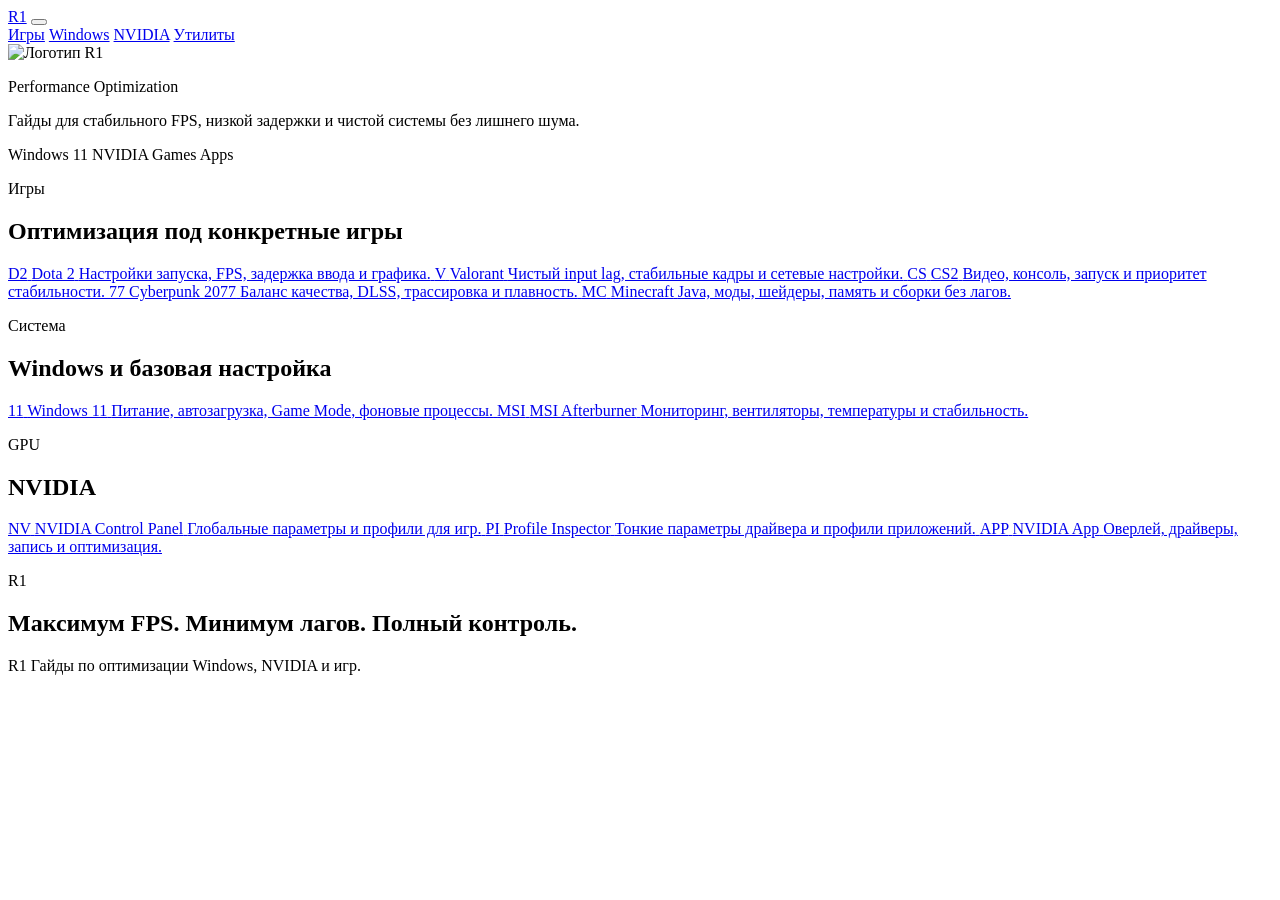
==== index.html @ 9a19885a "Add files via upload" ====
<!DOCTYPE html>
<html lang="ru">
<head>
    <meta charset="UTF-8">
    <meta name="viewport" content="width=device-width, initial-scale=1.0">
    <meta name="description" content="R1 - гайды по оптимизации Windows, NVIDIA и популярных игр.">
    <title>R1 - оптимизация FPS</title>
    <link rel="preconnect" href="https://fonts.googleapis.com">
    <link rel="preconnect" href="https://fonts.gstatic.com" crossorigin>
    <link href="https://fonts.googleapis.com/css2?family=Inter:wght@400;500;600;700&family=Orbitron:wght@600;700;800&display=swap" rel="stylesheet">
    <link rel="stylesheet" href="style.css">
    <script src="script.js" defer></script>
</head>
<body>
    <header class="site-header">
        <a class="brand" href="index.html" aria-label="R1 home">R1</a>
        <button class="menu-button" type="button" aria-label="Открыть меню" aria-expanded="false">
            <span></span>
            <span></span>
            <span></span>
        </button>
        <nav class="nav" aria-label="Главная навигация">
            <a href="#games">Игры</a>
            <a href="#system">Windows</a>
            <a href="#gpu">NVIDIA</a>
            <a href="#tools">Утилиты</a>
        </nav>
    </header>

    <main>
        <section class="hero">
            <div class="hero-media">
                <img src="assets/fon.jpg" alt="Логотип R1" class="hero-logo">
            </div>
            <p class="eyebrow">Performance Optimization</p>
            <p class="hero-lead">Гайды для стабильного FPS, низкой задержки и чистой системы без лишнего шума.</p>
            <div class="hero-tags" aria-label="Темы сайта">
                <span>Windows 11</span>
                <span>NVIDIA</span>
                <span>Games</span>
                <span>Apps</span>
            </div>
        </section>

        <section class="section" id="games">
            <div class="section-heading">
                <p class="section-kicker">Игры</p>
                <h1>Оптимизация под конкретные игры</h1>
            </div>
            <div class="cards-grid">
                <a class="card" href="pages/dota.html">
                    <span class="card-icon card-icon-red">D2</span>
                    <span class="card-title">Dota 2</span>
                    <span class="card-desc">Настройки запуска, FPS, задержка ввода и графика.</span>
                </a>
                <a class="card" href="pages/valorant.html">
                    <span class="card-icon card-icon-pink">V</span>
                    <span class="card-title">Valorant</span>
                    <span class="card-desc">Чистый input lag, стабильные кадры и сетевые настройки.</span>
                </a>
                <a class="card" href="pages/cs2.html">
                    <span class="card-icon card-icon-amber">CS</span>
                    <span class="card-title">CS2</span>
                    <span class="card-desc">Видео, консоль, запуск и приоритет стабильности.</span>
                </a>
                <a class="card" href="pages/cyberpunk.html">
                    <span class="card-icon card-icon-cyan">77</span>
                    <span class="card-title">Cyberpunk 2077</span>
                    <span class="card-desc">Баланс качества, DLSS, трассировка и плавность.</span>
                </a>
                <a class="card" href="pages/minecraft.html">
                    <span class="card-icon card-icon-green">MC</span>
                    <span class="card-title">Minecraft</span>
                    <span class="card-desc">Java, моды, шейдеры, память и сборки без лагов.</span>
                </a>
            </div>
        </section>

        <section class="section" id="system">
            <div class="section-heading">
                <p class="section-kicker">Система</p>
                <h2>Windows и базовая настройка</h2>
            </div>
            <div class="cards-grid cards-grid-compact">
                <a class="card" href="pages/windows.html">
                    <span class="card-icon card-icon-blue">11</span>
                    <span class="card-title">Windows 11</span>
                    <span class="card-desc">Питание, автозагрузка, Game Mode, фоновые процессы.</span>
                </a>
                <a class="card" href="pages/msi-afterburner.html">
                    <span class="card-icon card-icon-silver">MSI</span>
                    <span class="card-title">MSI Afterburner</span>
                    <span class="card-desc">Мониторинг, вентиляторы, температуры и стабильность.</span>
                </a>
            </div>
        </section>

        <section class="section" id="gpu">
            <div class="section-heading">
                <p class="section-kicker">GPU</p>
                <h2>NVIDIA</h2>
            </div>
            <div class="cards-grid cards-grid-compact">
                <a class="card" href="pages/nvidia-control-panel.html">
                    <span class="card-icon card-icon-green">NV</span>
                    <span class="card-title">NVIDIA Control Panel</span>
                    <span class="card-desc">Глобальные параметры и профили для игр.</span>
                </a>
                <a class="card" href="pages/nvidia-profile-inspector.html">
                    <span class="card-icon card-icon-lime">PI</span>
                    <span class="card-title">Profile Inspector</span>
                    <span class="card-desc">Тонкие параметры драйвера и профили приложений.</span>
                </a>
                <a class="card" href="pages/nvidia-app.html">
                    <span class="card-icon card-icon-teal">APP</span>
                    <span class="card-title">NVIDIA App</span>
                    <span class="card-desc">Оверлей, драйверы, запись и оптимизация.</span>
                </a>
            </div>
        </section>

        <section class="section closing" id="tools">
            <p class="section-kicker">R1</p>
            <h2>Максимум FPS. Минимум лагов. Полный контроль.</h2>
        </section>
    </main>

    <footer class="site-footer">
        <span class="footer-logo">R1</span>
        <span class="footer-copy">Гайды по оптимизации Windows, NVIDIA и игр.</span>
    </footer>
</body>
</html>
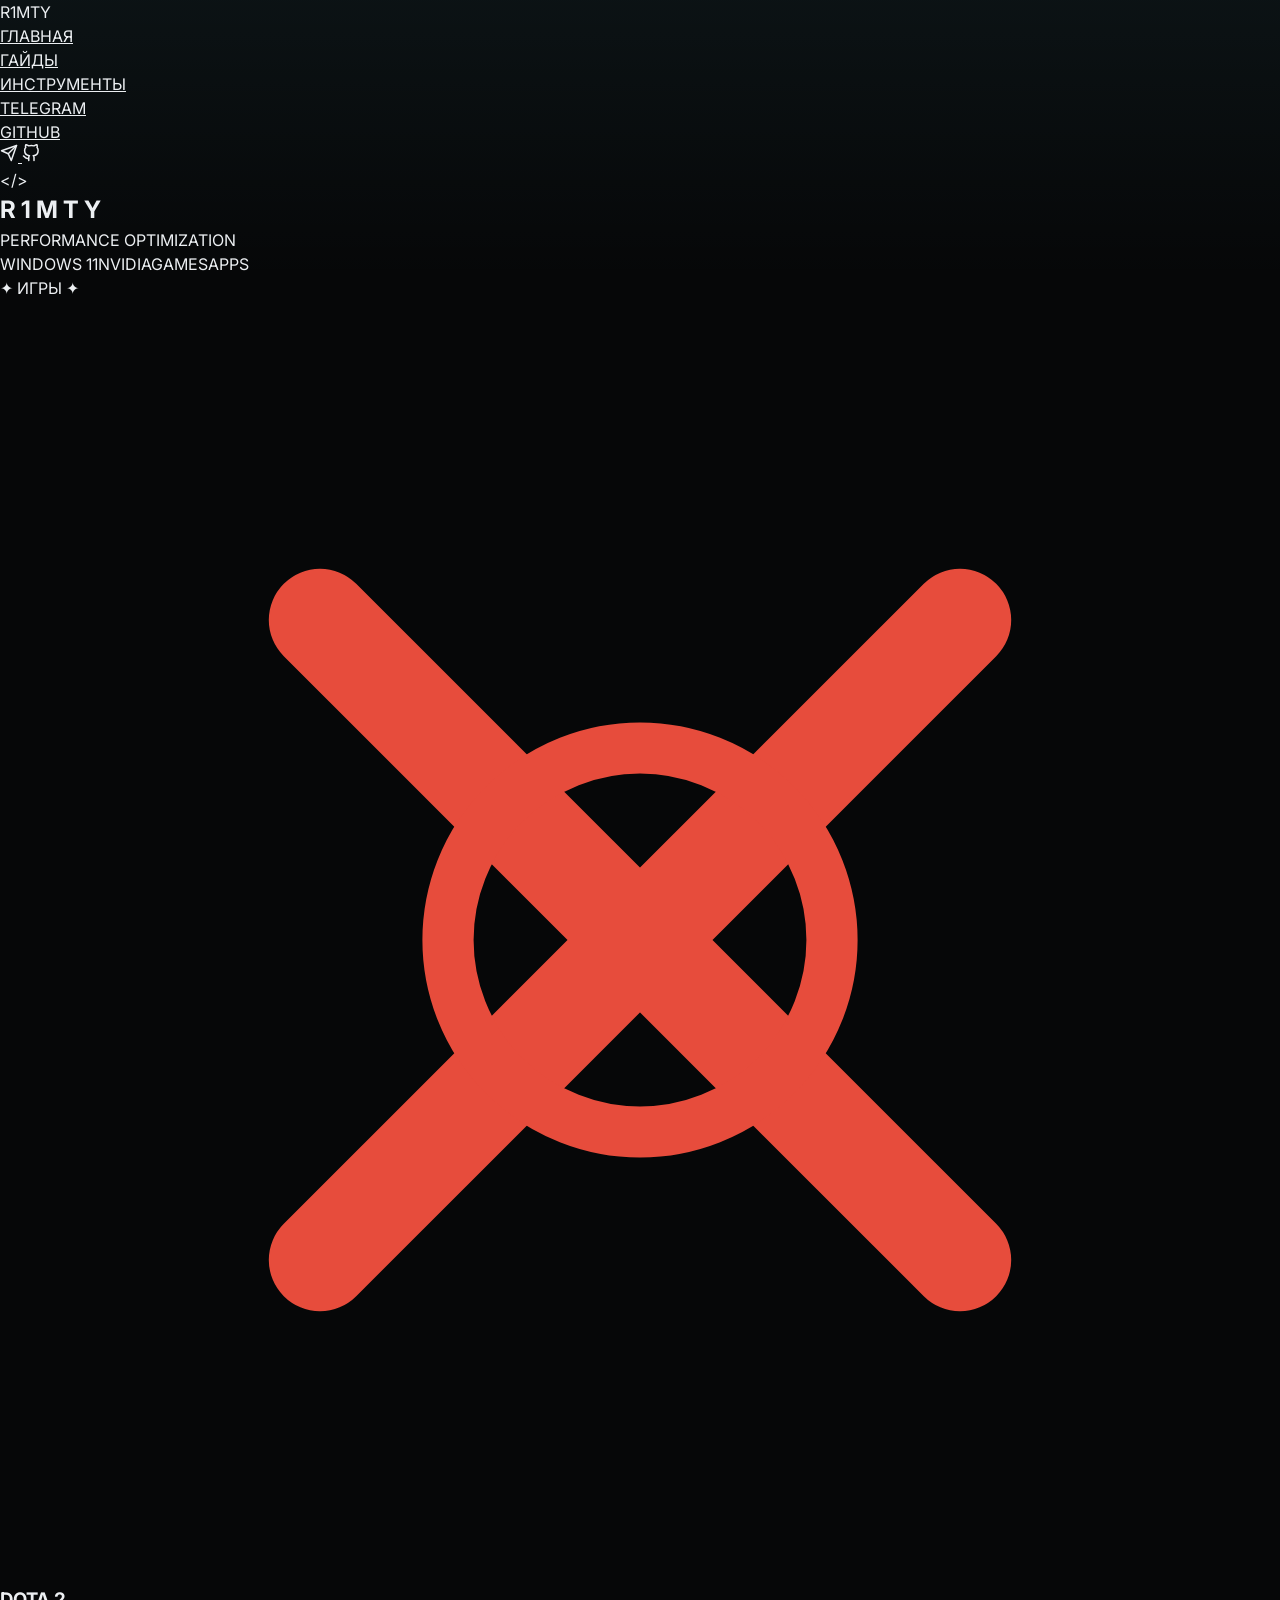
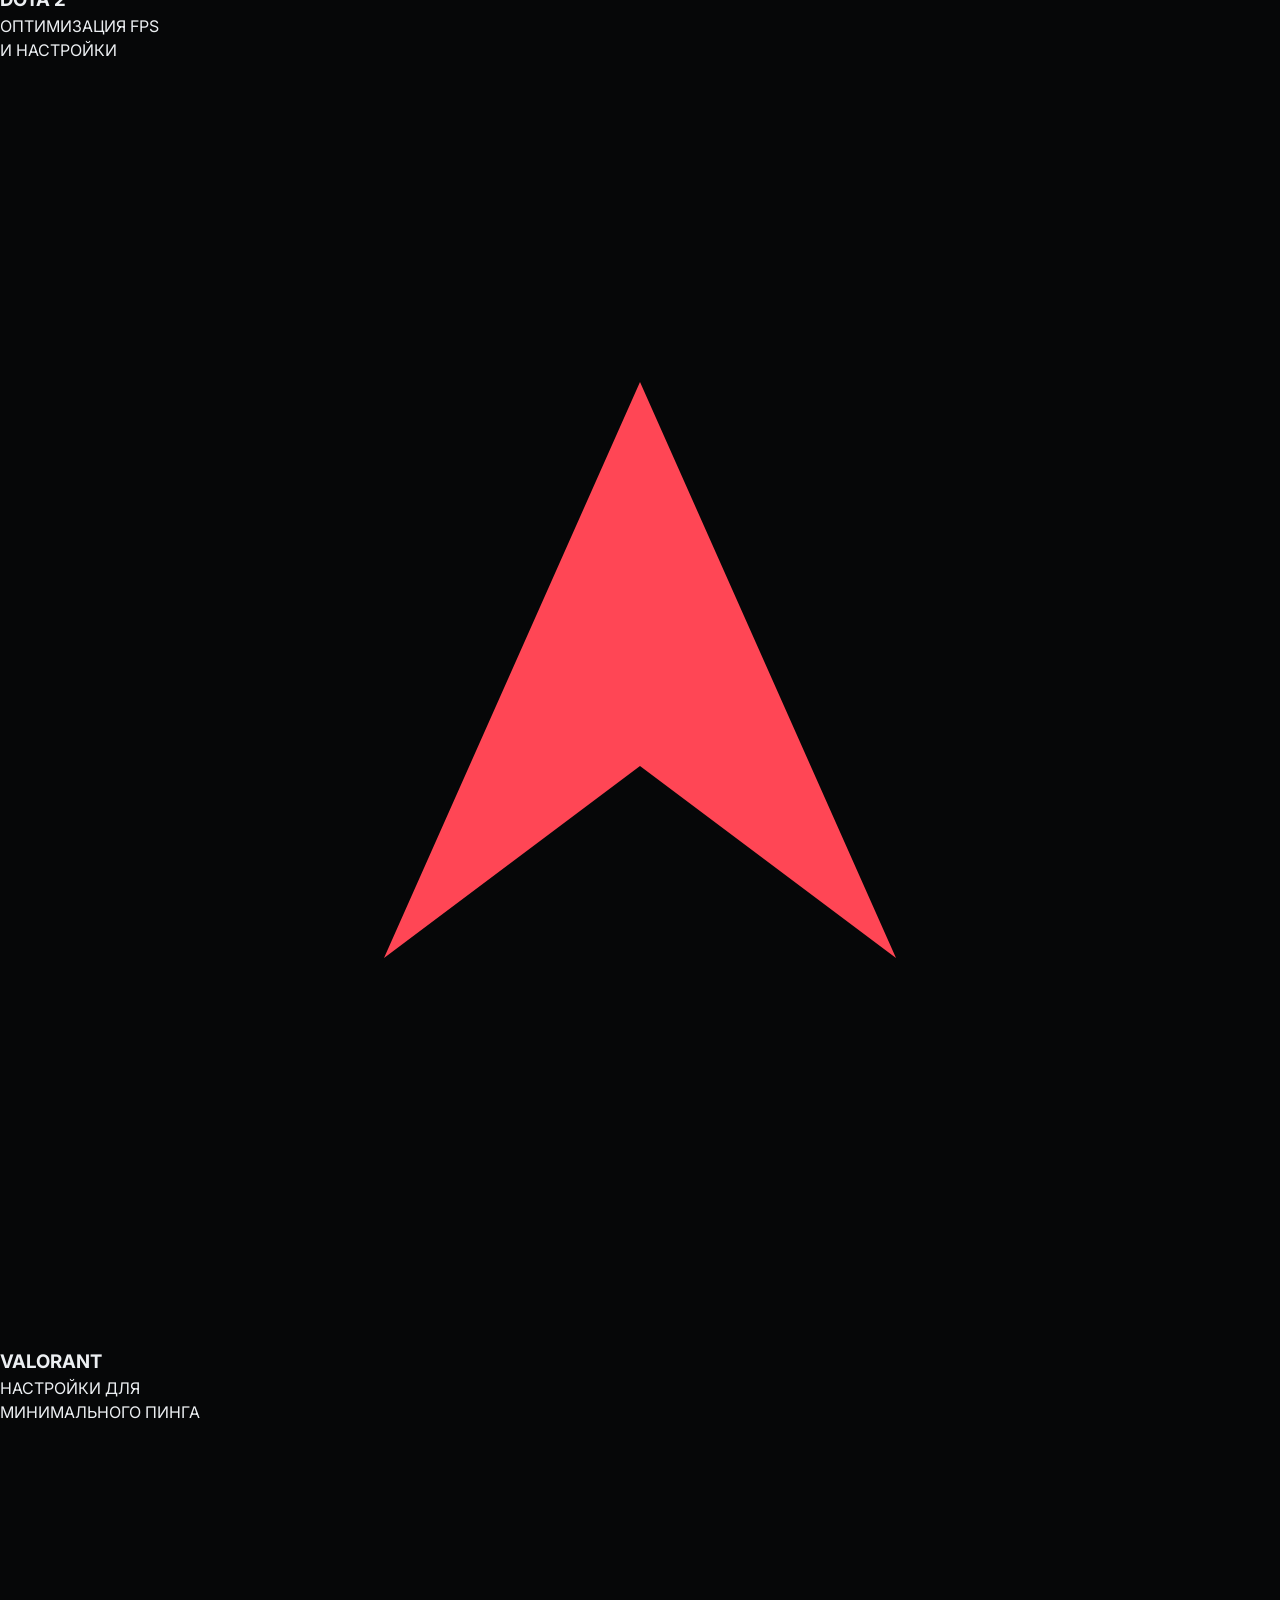
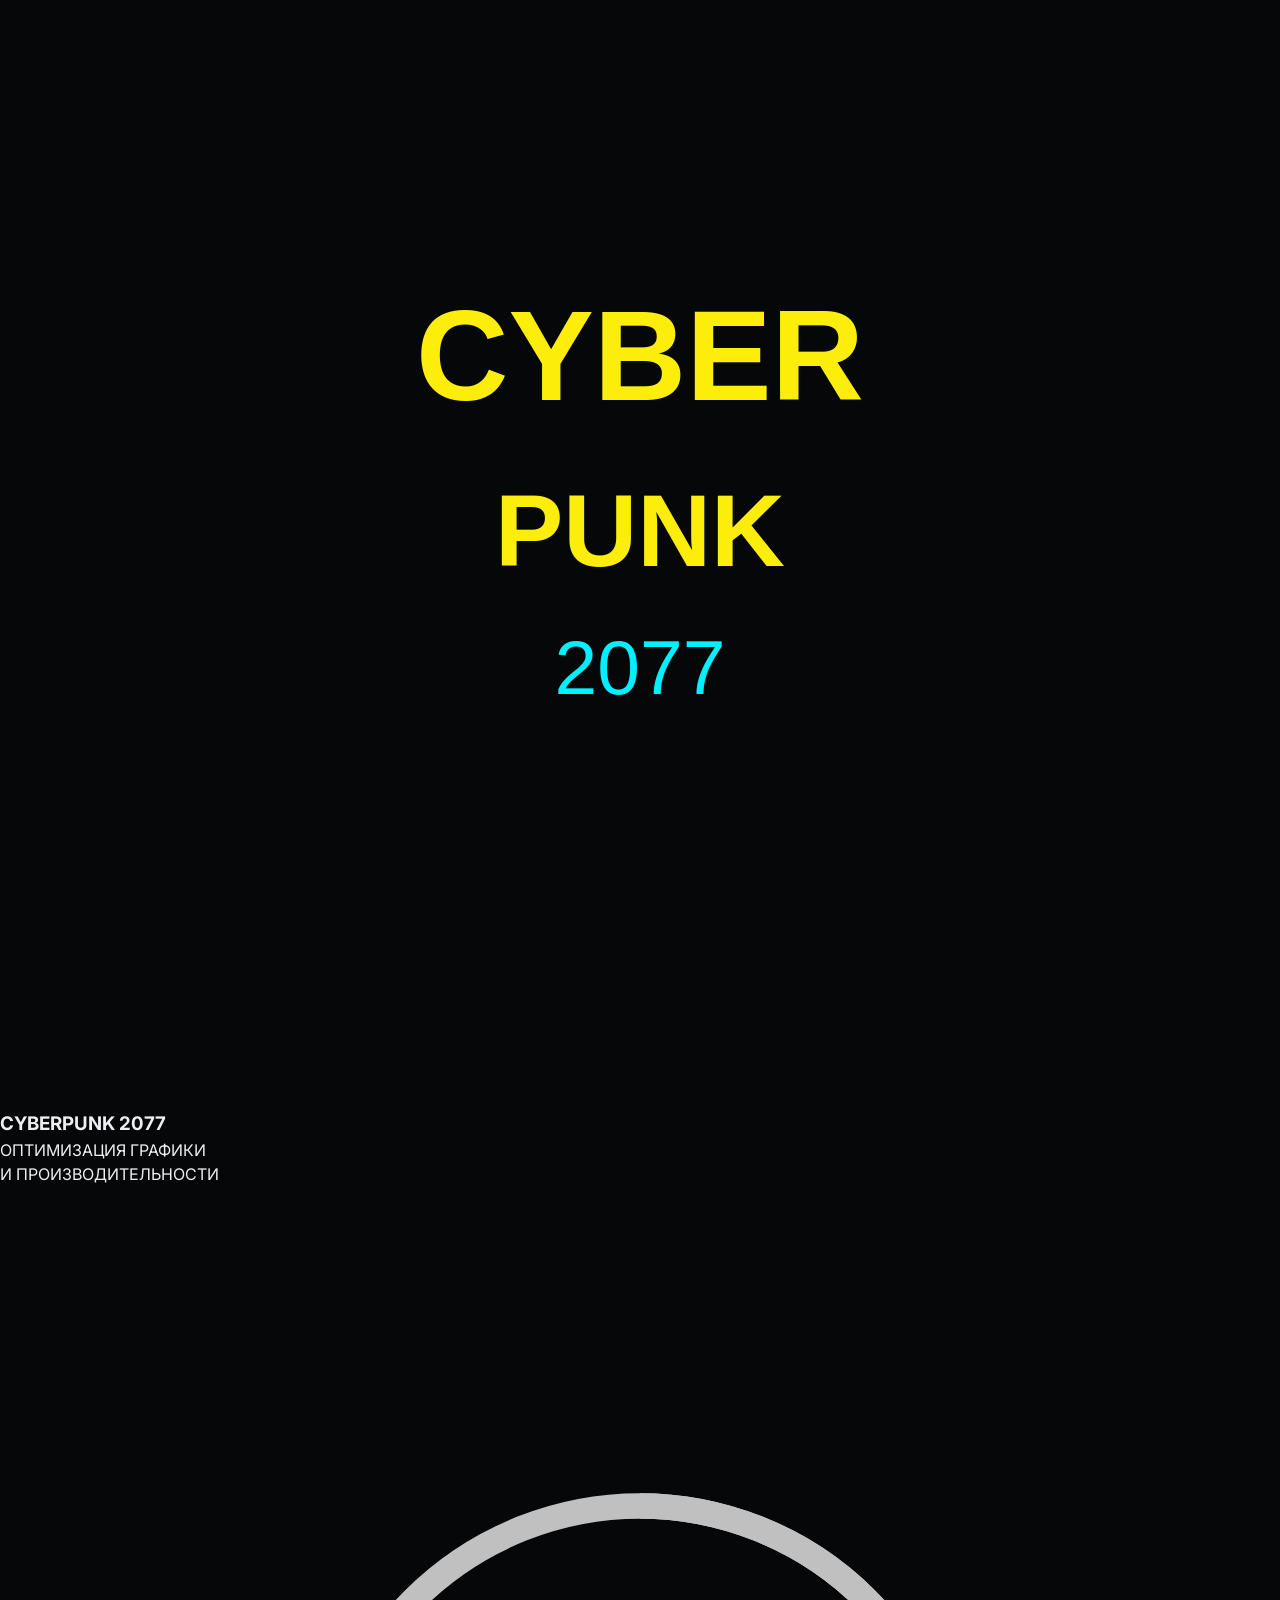
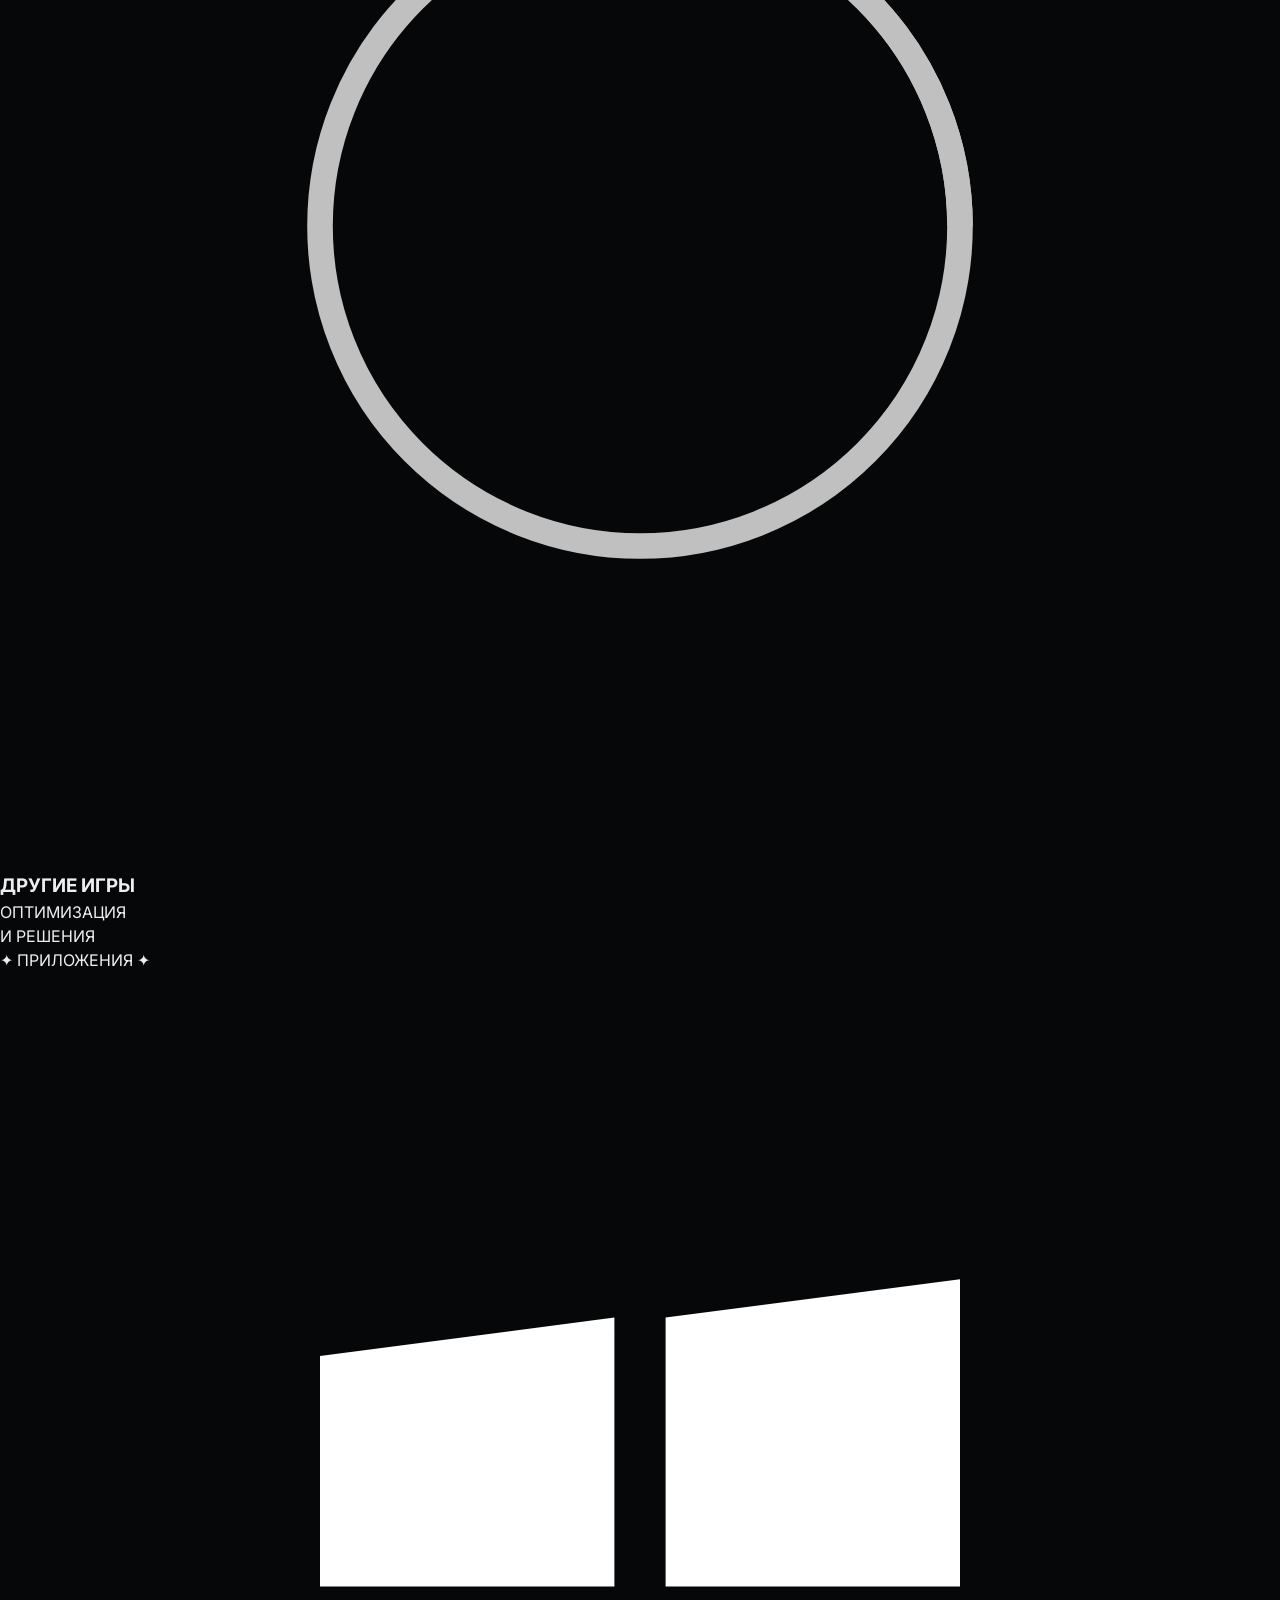
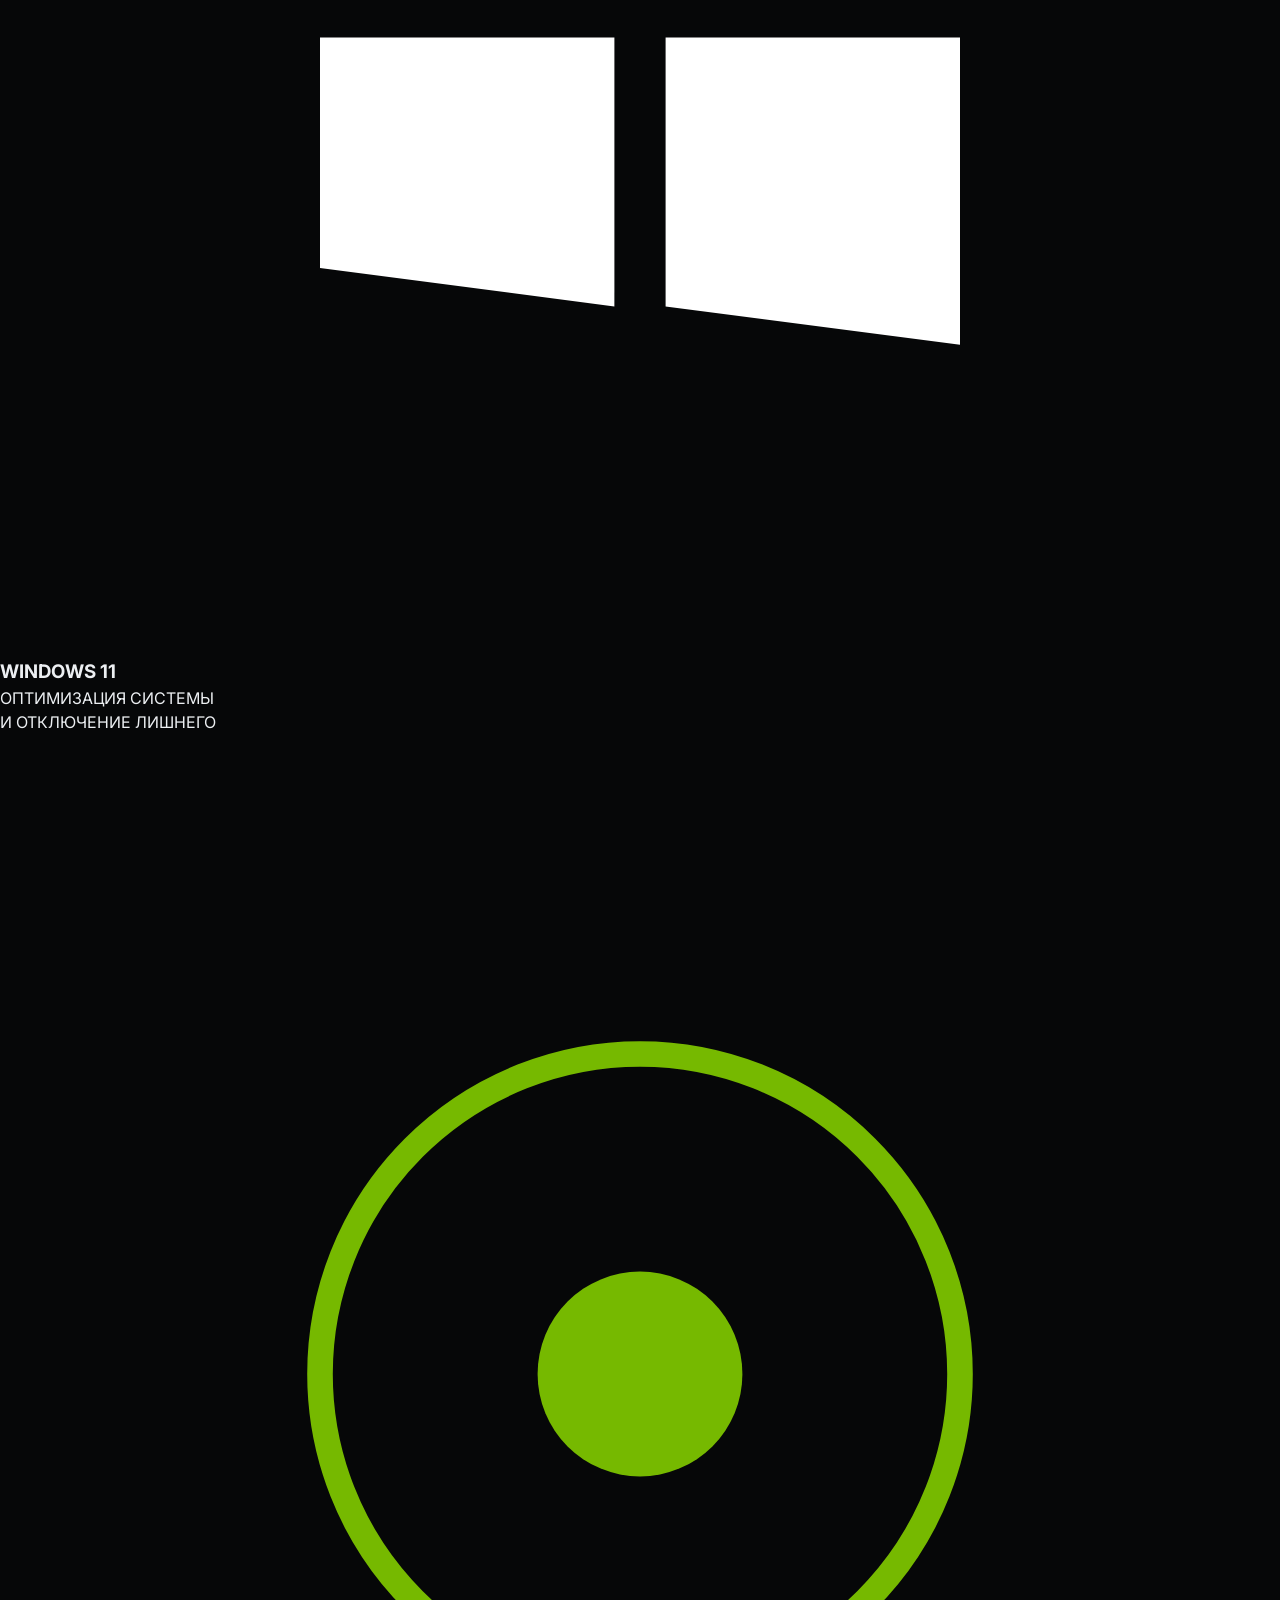
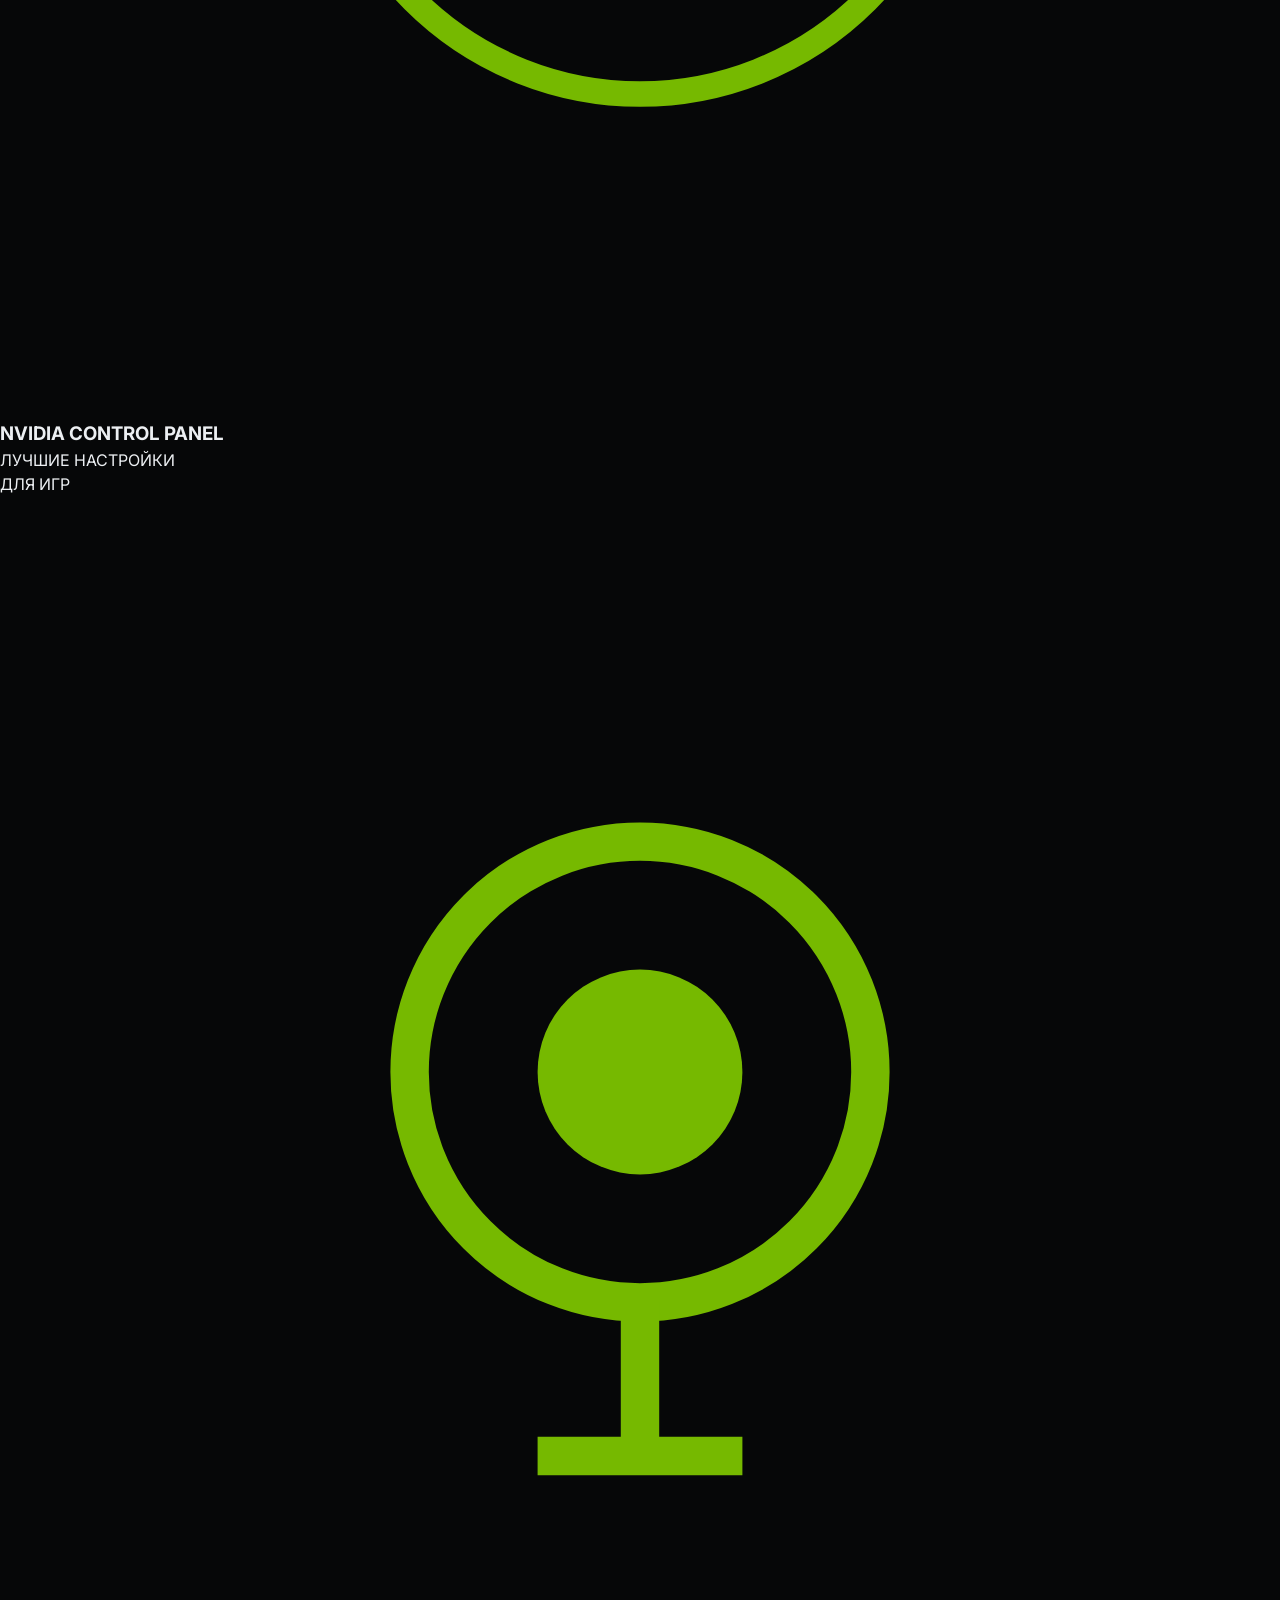
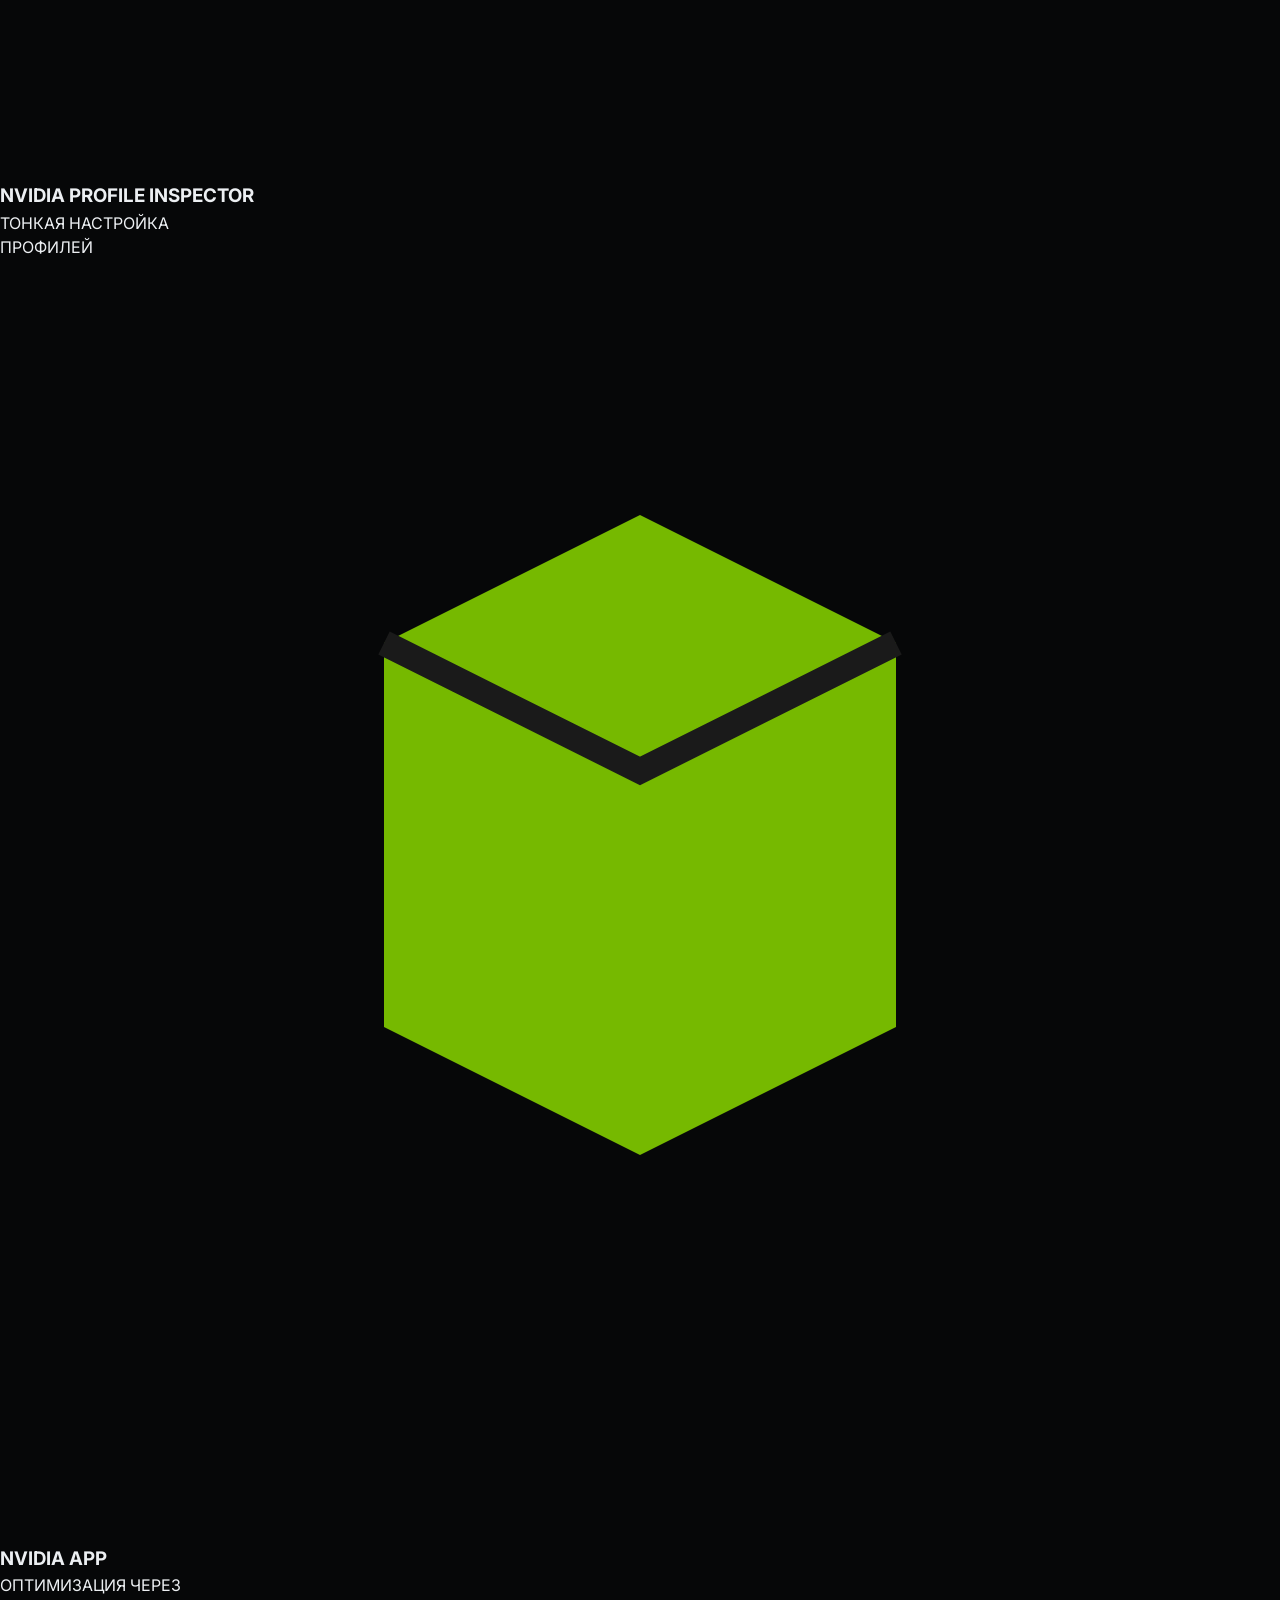
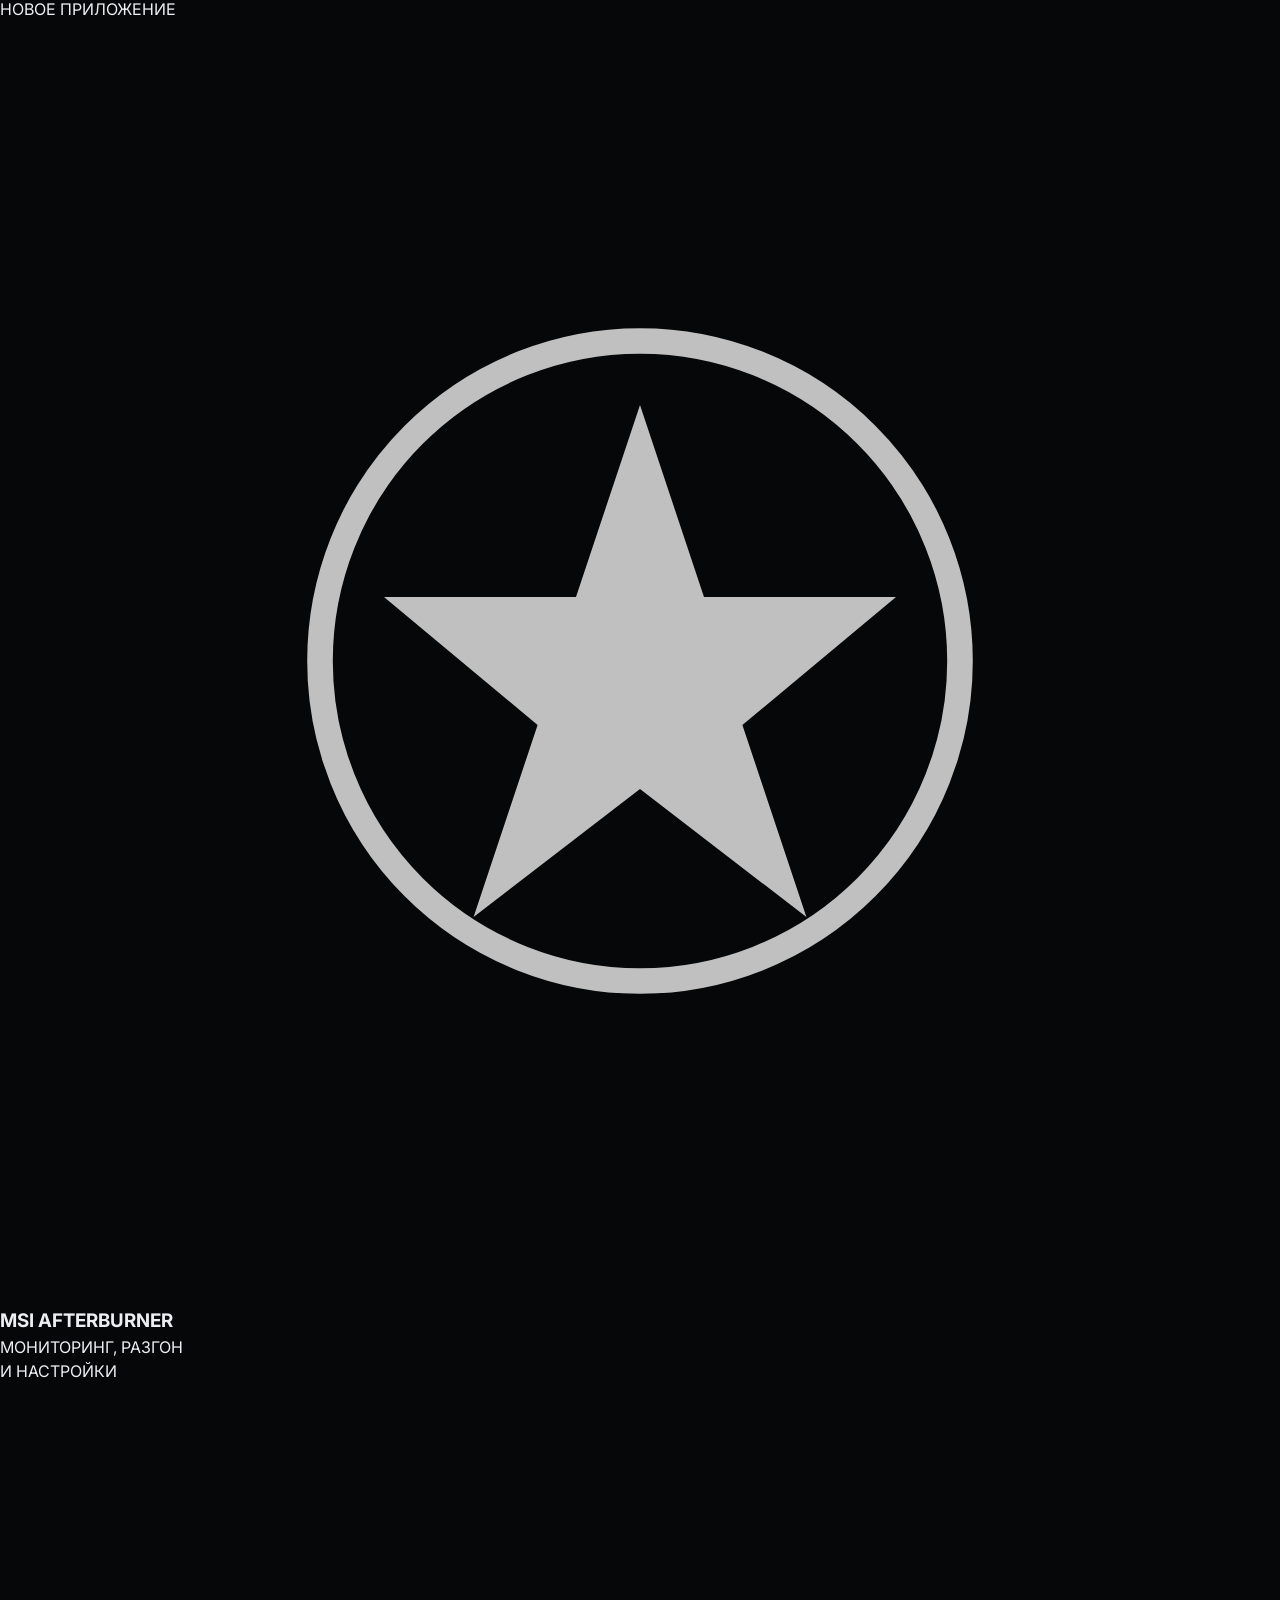
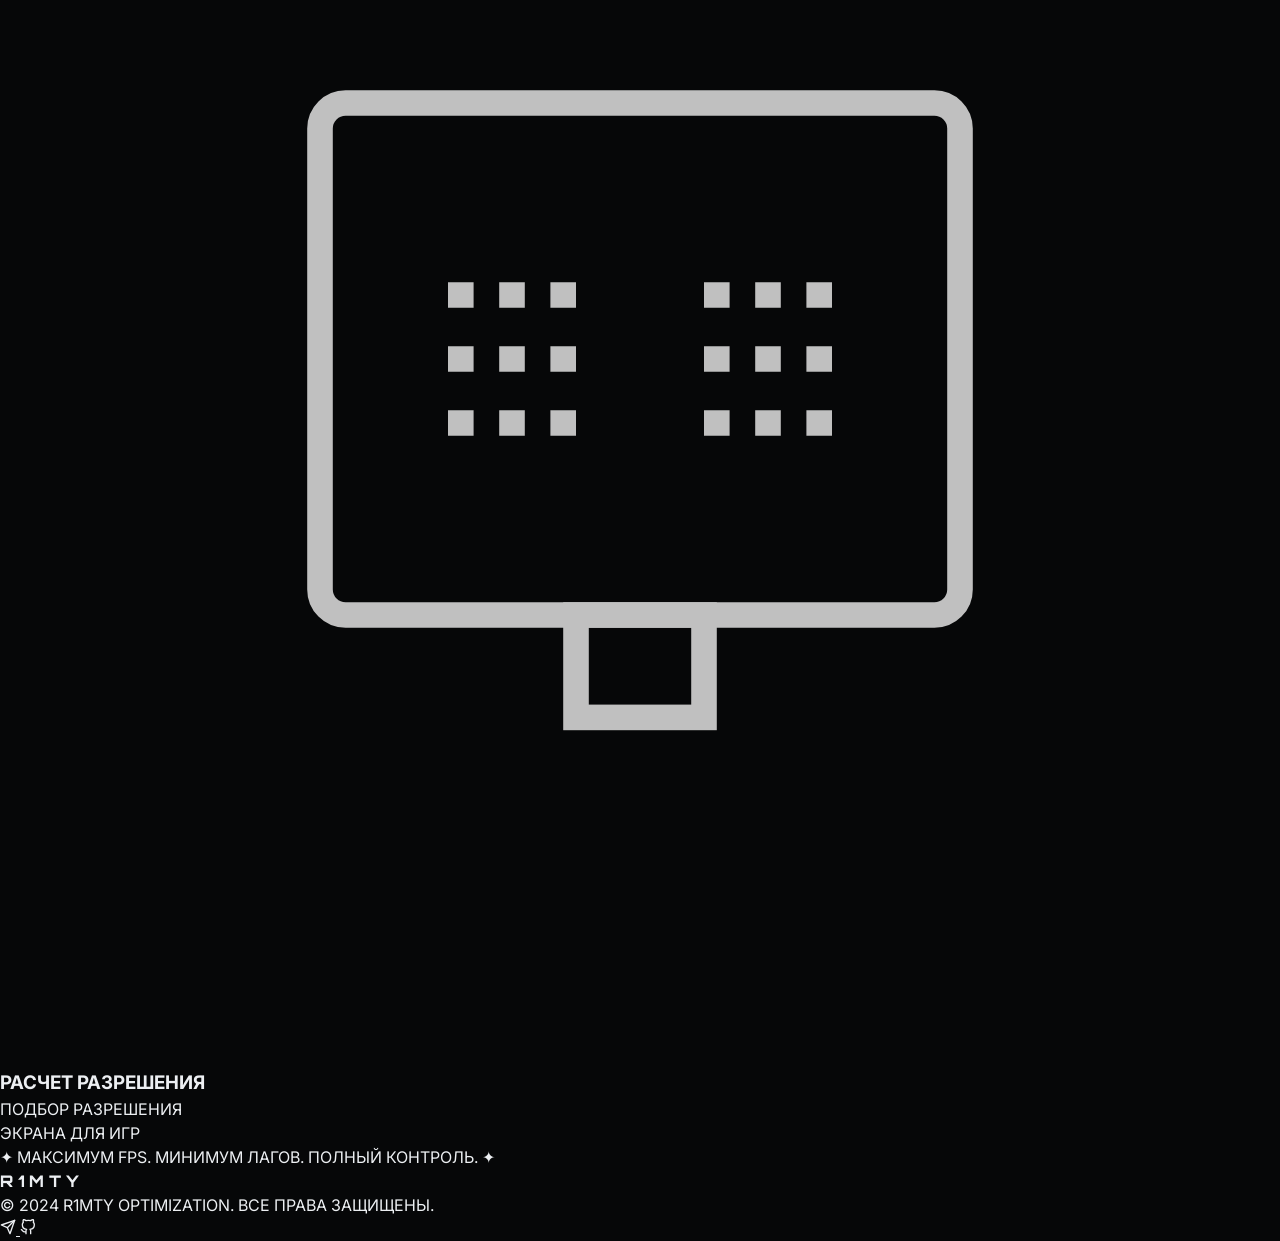
==== commit 0de008fa: "Update index.html" ====
--- a/index.html
+++ b/index.html
@@ -3,131 +3,143 @@
 <head>
     <meta charset="UTF-8">
     <meta name="viewport" content="width=device-width, initial-scale=1.0">
-    <meta name="description" content="R1 - гайды по оптимизации Windows, NVIDIA и популярных игр.">
-    <title>R1 - оптимизация FPS</title>
+    <title>R1MTY — Performance Optimization</title>
     <link rel="preconnect" href="https://fonts.googleapis.com">
     <link rel="preconnect" href="https://fonts.gstatic.com" crossorigin>
-    <link href="https://fonts.googleapis.com/css2?family=Inter:wght@400;500;600;700&family=Orbitron:wght@600;700;800&display=swap" rel="stylesheet">
+    <link href="https://fonts.googleapis.com/css2?family=Inter:wght@300;400;500;600;700&family=Orbitron:wght@400;500;600;700;800;900&display=swap" rel="stylesheet">
     <link rel="stylesheet" href="style.css">
-    <script src="script.js" defer></script>
 </head>
 <body>
-    <header class="site-header">
-        <a class="brand" href="index.html" aria-label="R1 home">R1</a>
-        <button class="menu-button" type="button" aria-label="Открыть меню" aria-expanded="false">
-            <span></span>
-            <span></span>
-            <span></span>
-        </button>
-        <nav class="nav" aria-label="Главная навигация">
-            <a href="#games">Игры</a>
-            <a href="#system">Windows</a>
-            <a href="#gpu">NVIDIA</a>
-            <a href="#tools">Утилиты</a>
-        </nav>
-    </header>
 
-    <main>
-        <section class="hero">
-            <div class="hero-media">
-                <img src="assets/fon.jpg" alt="Логотип R1" class="hero-logo">
+    <!-- ===== NAVBAR ===== -->
+    <nav class="navbar">
+        <div class="nav-logo">R1MTY</div>
+        <ul class="nav-links">
+            <li><a href="#">ГЛАВНАЯ</a></li>
+            <li><a href="#">ГАЙДЫ</a></li>
+            <li><a href="#">ИНСТРУМЕНТЫ</a></li>
+            <li><a href="#">TELEGRAM</a></li>
+            <li><a href="#">GITHUB</a></li>
+        </ul>
+        <div class="nav-icons">
+            <a href="#" class="nav-icon-btn">
+                <svg width="18" height="18" viewBox="0 0 24 24" fill="none" stroke="currentColor" stroke-width="2" stroke-linecap="round" stroke-linejoin="round"><line x1="22" y1="2" x2="11" y2="13"></line><polygon points="22 2 15 22 11 13 2 9 22 2"></polygon></svg>
+            </a>
+            <a href="#" class="nav-icon-btn">
+                <svg width="18" height="18" viewBox="0 0 24 24" fill="none" stroke="currentColor" stroke-width="2" stroke-linecap="round" stroke-linejoin="round"><path d="M9 19c-5 1.5-5-2.5-7-3m14 6v-3.87a3.37 3.37 0 0 0-.94-2.61c3.14-.35 6.44-1.54 6.44-7A5.44 5.44 0 0 0 20 4.77 5.07 5.07 0 0 0 19.91 1S18.73.65 16 2.48a13.38 13.38 0 0 0-7 0C6.27.65 5.09 1 5.09 1A5.07 5.07 0 0 0 5 4.77a5.44 5.44 0 0 0-1.5 3.78c0 5.42 3.3 6.61 6.44 7A3.37 3.37 0 0 0 9 18.13V22"></path></svg>
+            </a>
+        </div>
+    </nav>
+
+    <!-- ===== HERO ===== -->
+    <section class="hero">
+        <img src="fon.jpg" alt="R1MTY Logo" class="hero-logo-img" onerror="this.style.display='none'; document.getElementById('fallback-logo').style.display='flex';">
+        <div id="fallback-logo" class="hero-text-logo">
+            <span class="bracket">&lt;/&gt;</span>
+        </div>
+        
+        <h1 class="hero-title">R 1 M T Y</h1>
+        <p class="hero-subtitle">PERFORMANCE OPTIMIZATION</p>
+        <div class="hero-tags">
+            <span>WINDOWS 11</span><span class="dot"></span><span>NVIDIA</span><span class="dot"></span><span>GAMES</span><span class="dot"></span><span>APPS</span>
+        </div>
+    </section>
+
+    <!-- ===== GAMES SECTION ===== -->
+    <div class="divider">
+        <div class="divider-line"></div>
+        <div class="divider-ornament"><span>✦</span> ИГРЫ <span>✦</span></div>
+        <div class="divider-line"></div>
+    </div>
+
+    <section class="cards-section">
+        <div class="cards-grid games-grid">
+            <div class="card">
+                <div class="card-icon icon-dota"><svg viewBox="0 0 100 100"><path d="M25 25 L75 75 M75 25 L25 75" stroke="#e74c3c" stroke-width="8" stroke-linecap="round"/><circle cx="50" cy="50" r="15" fill="none" stroke="#e74c3c" stroke-width="4"/></svg></div>
+                <h3 class="card-title">DOTA 2</h3>
+                <p class="card-desc">ОПТИМИЗАЦИЯ FPS<br>И НАСТРОЙКИ</p>
             </div>
-            <p class="eyebrow">Performance Optimization</p>
-            <p class="hero-lead">Гайды для стабильного FPS, низкой задержки и чистой системы без лишнего шума.</p>
-            <div class="hero-tags" aria-label="Темы сайта">
-                <span>Windows 11</span>
-                <span>NVIDIA</span>
-                <span>Games</span>
-                <span>Apps</span>
+            <div class="card">
+                <div class="card-icon icon-valorant"><svg viewBox="0 0 100 100"><path d="M30 70 L50 25 L70 70 L50 55 Z" fill="#ff4655"/></svg></div>
+                <h3 class="card-title">VALORANT</h3>
+                <p class="card-desc">НАСТРОЙКИ ДЛЯ<br>МИНИМАЛЬНОГО ПИНГА</p>
             </div>
-        </section>
+            <div class="card">
+                <div class="card-icon icon-cyberpunk"><svg viewBox="0 0 100 100"><text x="50" y="45" text-anchor="middle" fill="#fcee0a" font-family="Arial" font-size="10" font-weight="bold">CYBER</text><text x="50" y="58" text-anchor="middle" fill="#fcee0a" font-family="Arial" font-size="8" font-weight="bold">PUNK</text><text x="50" y="68" text-anchor="middle" fill="#00f0ff" font-family="Arial" font-size="6">2077</text></svg></div>
+                <h3 class="card-title">CYBERPUNK 2077</h3>
+                <p class="card-desc">ОПТИМИЗАЦИЯ ГРАФИКИ<br>И ПРОИЗВОДИТЕЛЬНОСТИ</p>
+            </div>
+            <div class="card">
+                <div class="card-icon icon-other"><svg viewBox="0 0 100 100"><circle cx="50" cy="50" r="25" fill="none" stroke="#c0c0c0" stroke-width="2"/><path d="M50 25 A25 25 0 0 1 75 50" fill="none" stroke="#c0c0c0" stroke-width="2"/></svg></div>
+                <h3 class="card-title">ДРУГИЕ ИГРЫ</h3>
+                <p class="card-desc">ОПТИМИЗАЦИЯ<br>И РЕШЕНИЯ</p>
+            </div>
+        </div>
+    </section>
 
-        <section class="section" id="games">
-            <div class="section-heading">
-                <p class="section-kicker">Игры</p>
-                <h1>Оптимизация под конкретные игры</h1>
+    <!-- ===== APPS SECTION ===== -->
+    <div class="divider">
+        <div class="divider-line"></div>
+        <div class="divider-ornament"><span>✦</span> ПРИЛОЖЕНИЯ <span>✦</span></div>
+        <div class="divider-line"></div>
+    </div>
+
+    <section class="cards-section">
+        <div class="cards-grid apps-grid">
+            <div class="card">
+                <div class="card-icon icon-win"><svg viewBox="0 0 100 100"><path d="M25 30 L48 27 L48 48 L25 48 Z" fill="white"/><path d="M52 27 L75 24 L75 48 L52 48 Z" fill="white"/><path d="M25 52 L48 52 L48 73 L25 70 Z" fill="white"/><path d="M52 52 L75 52 L75 76 L52 73 Z" fill="white"/></svg></div>
+                <h3 class="card-title">WINDOWS 11</h3>
+                <p class="card-desc">ОПТИМИЗАЦИЯ СИСТЕМЫ<br>И ОТКЛЮЧЕНИЕ ЛИШНЕГО</p>
             </div>
-            <div class="cards-grid">
-                <a class="card" href="pages/dota.html">
-                    <span class="card-icon card-icon-red">D2</span>
-                    <span class="card-title">Dota 2</span>
-                    <span class="card-desc">Настройки запуска, FPS, задержка ввода и графика.</span>
-                </a>
-                <a class="card" href="pages/valorant.html">
-                    <span class="card-icon card-icon-pink">V</span>
-                    <span class="card-title">Valorant</span>
-                    <span class="card-desc">Чистый input lag, стабильные кадры и сетевые настройки.</span>
-                </a>
-                <a class="card" href="pages/cs2.html">
-                    <span class="card-icon card-icon-amber">CS</span>
-                    <span class="card-title">CS2</span>
-                    <span class="card-desc">Видео, консоль, запуск и приоритет стабильности.</span>
-                </a>
-                <a class="card" href="pages/cyberpunk.html">
-                    <span class="card-icon card-icon-cyan">77</span>
-                    <span class="card-title">Cyberpunk 2077</span>
-                    <span class="card-desc">Баланс качества, DLSS, трассировка и плавность.</span>
-                </a>
-                <a class="card" href="pages/minecraft.html">
-                    <span class="card-icon card-icon-green">MC</span>
-                    <span class="card-title">Minecraft</span>
-                    <span class="card-desc">Java, моды, шейдеры, память и сборки без лагов.</span>
-                </a>
+            <div class="card">
+                <div class="card-icon icon-nvidia"><svg viewBox="0 0 100 100"><circle cx="50" cy="50" r="25" fill="none" stroke="#76b900" stroke-width="2"/><circle cx="50" cy="50" r="8" fill="#76b900"/></svg></div>
+                <h3 class="card-title">NVIDIA CONTROL PANEL</h3>
+                <p class="card-desc">ЛУЧШИЕ НАСТРОЙКИ<br>ДЛЯ ИГР</p>
             </div>
-        </section>
+            <div class="card">
+                <div class="card-icon icon-nvidiainsp"><svg viewBox="0 0 100 100"><circle cx="50" cy="45" r="18" fill="none" stroke="#76b900" stroke-width="3"/><circle cx="50" cy="45" r="8" fill="#76b900"/><line x1="50" y1="63" x2="50" y2="75" stroke="#76b900" stroke-width="3"/><line x1="42" y1="75" x2="58" y2="75" stroke="#76b900" stroke-width="3"/></svg></div>
+                <h3 class="card-title">NVIDIA PROFILE INSPECTOR</h3>
+                <p class="card-desc">ТОНКАЯ НАСТРОЙКА<br>ПРОФИЛЕЙ</p>
+            </div>
+            <div class="card">
+                <div class="card-icon icon-nvidiaapp"><svg viewBox="0 0 100 100"><path d="M30 30 L50 20 L70 30 L70 60 L50 70 L30 60 Z" fill="#76b900"/><path d="M30 30 L50 40 L70 30" fill="none" stroke="#1a1a1a" stroke-width="2"/></svg></div>
+                <h3 class="card-title">NVIDIA APP</h3>
+                <p class="card-desc">ОПТИМИЗАЦИЯ ЧЕРЕЗ<br>НОВОЕ ПРИЛОЖЕНИЕ</p>
+            </div>
+            <div class="card">
+                <div class="card-icon icon-msi"><svg viewBox="0 0 100 100"><circle cx="50" cy="50" r="25" fill="none" stroke="#c0c0c0" stroke-width="2"/><path d="M50 30 L55 45 L70 45 L58 55 L63 70 L50 60 L37 70 L42 55 L30 45 L45 45 Z" fill="#c0c0c0"/></svg></div>
+                <h3 class="card-title">MSI AFTERBURNER</h3>
+                <p class="card-desc">МОНИТОРИНГ, РАЗГОН<br>И НАСТРОЙКИ</p>
+            </div>
+            
+            <!-- НОВАЯ КАРТОЧКА: РАСЧЕТ РАЗРЕШЕНИЯ -->
+            <div class="card">
+                <div class="card-icon icon-res"><svg viewBox="0 0 100 100"><rect x="25" y="25" width="50" height="40" rx="2" fill="none" stroke="#c0c0c0" stroke-width="2"/><rect x="45" y="65" width="10" height="8" fill="none" stroke="#c0c0c0" stroke-width="2"/><path d="M35 40 L45 40 M35 45 L45 45 M55 40 L65 40 M55 45 L65 45 M35 50 L45 50 M55 50 L65 50" stroke="#c0c0c0" stroke-width="2" stroke-dasharray="2 2"/></svg></div>
+                <h3 class="card-title">РАСЧЕТ РАЗРЕШЕНИЯ</h3>
+                <p class="card-desc">ПОДБОР РАЗРЕШЕНИЯ<br>ЭКРАНА ДЛЯ ИГР</p>
+            </div>
+        </div>
+    </section>
 
-        <section class="section" id="system">
-            <div class="section-heading">
-                <p class="section-kicker">Система</p>
-                <h2>Windows и базовая настройка</h2>
-            </div>
-            <div class="cards-grid cards-grid-compact">
-                <a class="card" href="pages/windows.html">
-                    <span class="card-icon card-icon-blue">11</span>
-                    <span class="card-title">Windows 11</span>
-                    <span class="card-desc">Питание, автозагрузка, Game Mode, фоновые процессы.</span>
-                </a>
-                <a class="card" href="pages/msi-afterburner.html">
-                    <span class="card-icon card-icon-silver">MSI</span>
-                    <span class="card-title">MSI Afterburner</span>
-                    <span class="card-desc">Мониторинг, вентиляторы, температуры и стабильность.</span>
-                </a>
-            </div>
-        </section>
+    <!-- ===== FOOTER ===== -->
+    <div class="footer-tagline">
+        <span class="star">✦</span>
+        <span>МАКСИМУМ FPS. МИНИМУМ ЛАГОВ. ПОЛНЫЙ КОНТРОЛЬ.</span>
+        <span class="star">✦</span>
+    </div>
 
-        <section class="section" id="gpu">
-            <div class="section-heading">
-                <p class="section-kicker">GPU</p>
-                <h2>NVIDIA</h2>
-            </div>
-            <div class="cards-grid cards-grid-compact">
-                <a class="card" href="pages/nvidia-control-panel.html">
-                    <span class="card-icon card-icon-green">NV</span>
-                    <span class="card-title">NVIDIA Control Panel</span>
-                    <span class="card-desc">Глобальные параметры и профили для игр.</span>
-                </a>
-                <a class="card" href="pages/nvidia-profile-inspector.html">
-                    <span class="card-icon card-icon-lime">PI</span>
-                    <span class="card-title">Profile Inspector</span>
-                    <span class="card-desc">Тонкие параметры драйвера и профили приложений.</span>
-                </a>
-                <a class="card" href="pages/nvidia-app.html">
-                    <span class="card-icon card-icon-teal">APP</span>
-                    <span class="card-title">NVIDIA App</span>
-                    <span class="card-desc">Оверлей, драйверы, запись и оптимизация.</span>
-                </a>
-            </div>
-        </section>
+    <footer class="footer">
+        <div class="footer-logo">R1MTY</div>
+        <div class="footer-copy">© 2024 R1MTY OPTIMIZATION. ВСЕ ПРАВА ЗАЩИЩЕНЫ.</div>
+        <div class="footer-icons">
+            <a href="#" class="nav-icon-btn">
+                <svg width="16" height="16" viewBox="0 0 24 24" fill="none" stroke="currentColor" stroke-width="2" stroke-linecap="round" stroke-linejoin="round"><line x1="22" y1="2" x2="11" y2="13"></line><polygon points="22 2 15 22 11 13 2 9 22 2"></polygon></svg>
+            </a>
+            <a href="#" class="nav-icon-btn">
+                <svg width="16" height="16" viewBox="0 0 24 24" fill="none" stroke="currentColor" stroke-width="2" stroke-linecap="round" stroke-linejoin="round"><path d="M9 19c-5 1.5-5-2.5-7-3m14 6v-3.87a3.37 3.37 0 0 0-.94-2.61c3.14-.35 6.44-1.54 6.44-7A5.44 5.44 0 0 0 20 4.77 5.07 5.07 0 0 0 19.91 1S18.73.65 16 2.48a13.38 13.38 0 0 0-7 0C6.27.65 5.09 1 5.09 1A5.07 5.07 0 0 0 5 4.77a5.44 5.44 0 0 0-1.5 3.78c0 5.42 3.3 6.61 6.44 7A3.37 3.37 0 0 0 9 18.13V22"></path></svg>
+            </a>
+        </div>
+    </footer>
 
-        <section class="section closing" id="tools">
-            <p class="section-kicker">R1</p>
-            <h2>Максимум FPS. Минимум лагов. Полный контроль.</h2>
-        </section>
-    </main>
-
-    <footer class="site-footer">
-        <span class="footer-logo">R1</span>
-        <span class="footer-copy">Гайды по оптимизации Windows, NVIDIA и игр.</span>
-    </footer>
 </body>
-</html>+</html>
--- a/style.css
+++ b/style.css
@@ -0,0 +1,100 @@
+* {
+    box-sizing: border-box;
+    margin: 0;
+    padding: 0;
+}
+
+:root {
+    --bg: #060708;
+    --panel: #0e1114;
+    --panel-soft: #14181d;
+    --line: #242a31;
+    --line-strong: #343c45;
+    --text: #eceff2;
+    --muted: #a0a8b0;
+    --quiet: #6f7780;
+    --cyan: #72e4ff;
+    --green: #86d36b;
+    --red: #f0625d;
+    --pink: #ff607a;
+    --amber: #f0bd5a;
+    --blue: #76a8ff;
+    --shadow: rgba(0, 0, 0, 0.38);
+    --font-ui: "Inter", Arial, sans-serif;
+    --font-display: "Orbitron", Arial, sans-serif;
+}
+
+html {
+    scroll-behavior: smooth;
+}
+
+body {
+    min-height: 100vh;
+    background:
+        linear-gradient(180deg, rgba(114, 228, 255, 0.05), transparent 280px),
+        var(--bg);
+    color: var(--text);
+    font-family: var(--font-ui);
+    line-height: 1.5;
+}
+
+a {
+    color: inherit;
+}
+
+.site-header {
+    position: sticky;
+    top: 0;
+    z-index: 20;
+    display: flex;
+    align-items: center;
+    justify-content: space-between;
+    min-height: 76px;
+    padding: 18px clamp(18px, 5vw, 64px);
+    border-bottom: 1px solid var(--line);
+    background: rgba(6, 7, 8, 0.84);
+    backdrop-filter: blur(16px);
+}
+
+.brand,
+.footer-logo {
+    font-family: var(--font-display);
+    font-weight: 800;
+    letter-spacing: 5px;
+    text-decoration: none;
+}
+
+.brand {
+    font-size: 20px;
+}
+
+.nav {
+    display: flex;
+    align-items: center;
+    gap: 30px;
+}
+
+.nav a {
+    color: var(--muted);
+    font-size: 12px;
+    font-weight: 700;
+    letter-spacing: 2px;
+    text-decoration: none;
+    text-transform: uppercase;
+    transition: color 180ms ease;
+}
+
+.nav a:hover,
+.nav a:focus-visible {
+    color: var(--text);
+}
+
+.menu-button {
+    display: none;
+    width: 42px;
+    height: 42px;
+    align-items: center;
+    justify-content: center;
+    flex-direction: column;
+    gap: 5px;
+    border: 1px solid var(--line);
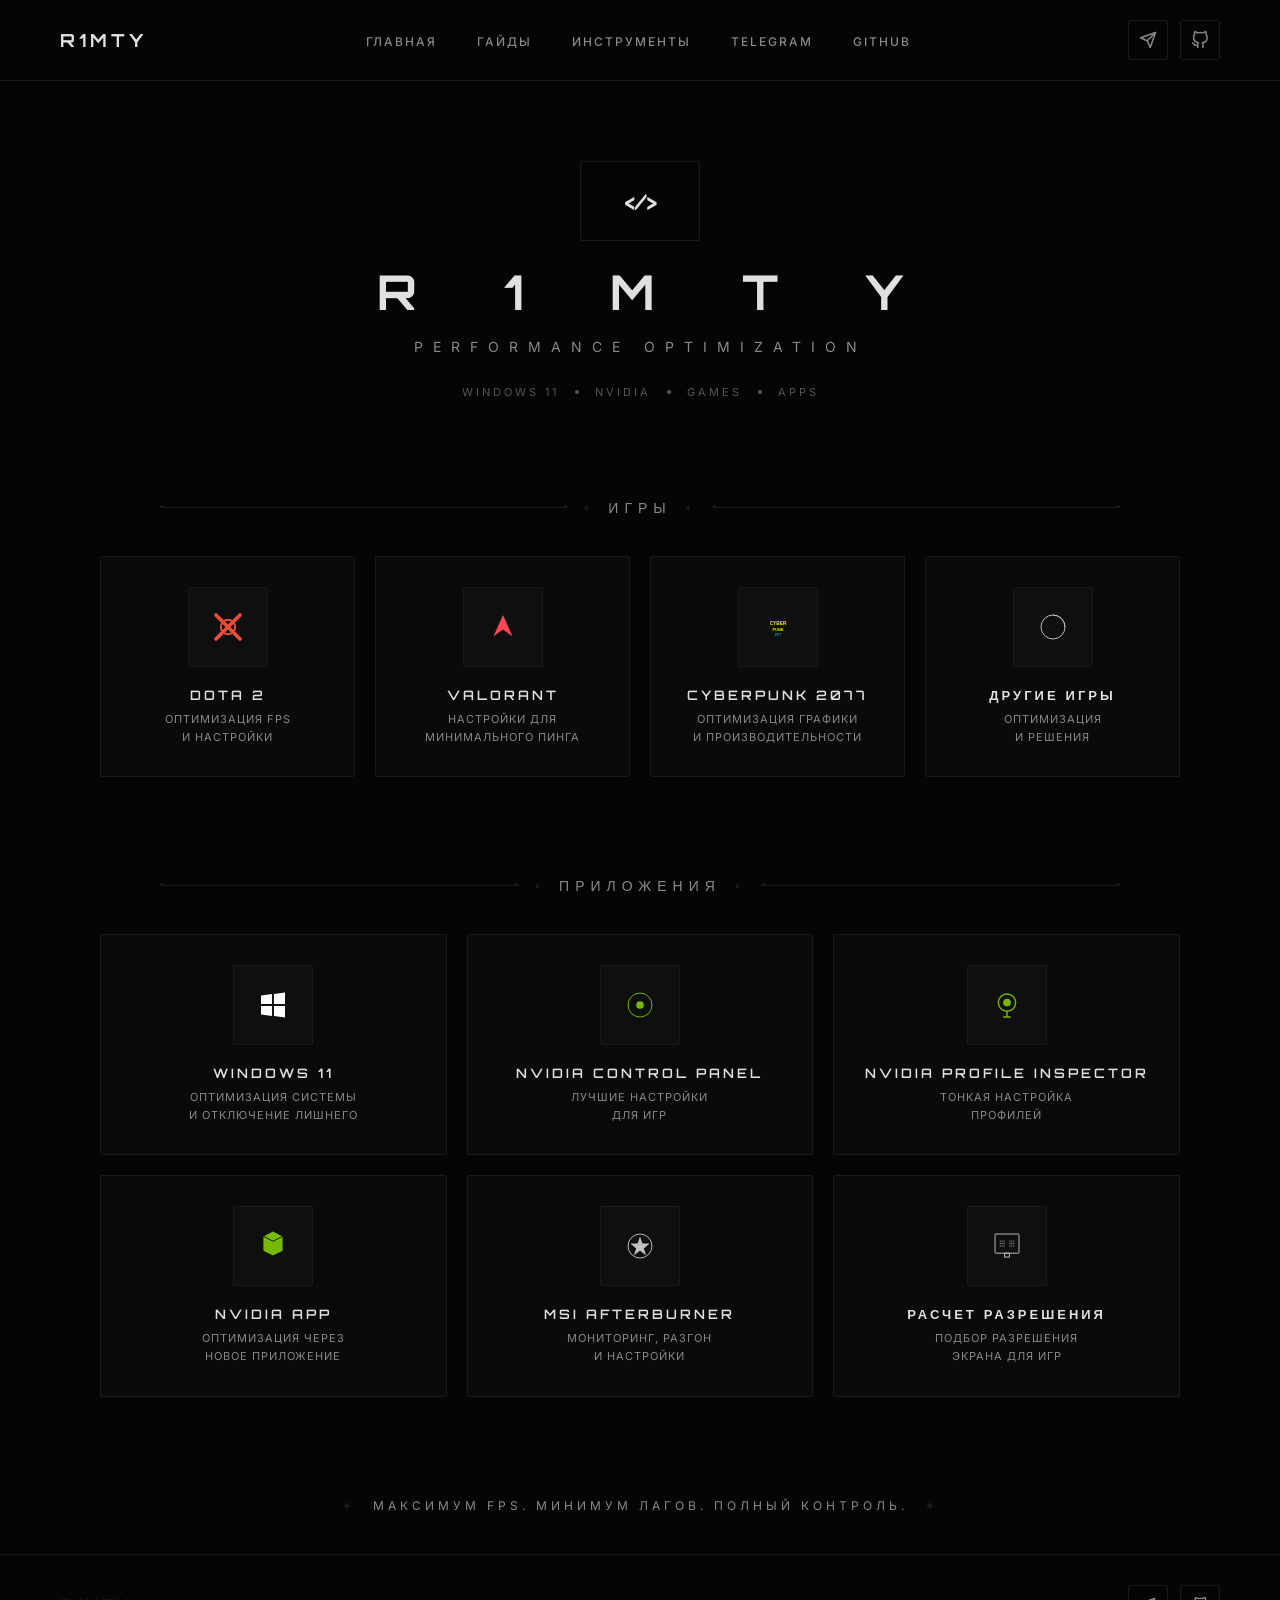
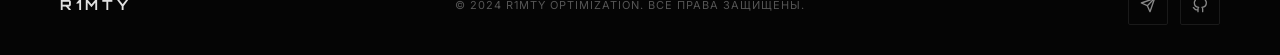
==== commit ed10f31b: "Update index.html" ====
--- a/index.html
+++ b/index.html
@@ -54,11 +54,15 @@
 
     <section class="cards-section">
         <div class="cards-grid games-grid">
-            <div class="card">
-                <div class="card-icon icon-dota"><svg viewBox="0 0 100 100"><path d="M25 25 L75 75 M75 25 L25 75" stroke="#e74c3c" stroke-width="8" stroke-linecap="round"/><circle cx="50" cy="50" r="15" fill="none" stroke="#e74c3c" stroke-width="4"/></svg></div>
-                <h3 class="card-title">DOTA 2</h3>
-                <p class="card-desc">ОПТИМИЗАЦИЯ FPS<br>И НАСТРОЙКИ</p>
-            </div>
+            <!-- Ссылка на Доту теперь работает -->
+            <a href="dota.html" style="text-decoration: none; color: inherit; display: block;">
+                <div class="card">
+                    <div class="card-icon icon-dota"><svg viewBox="0 0 100 100"><path d="M25 25 L75 75 M75 25 L25 75" stroke="#e74c3c" stroke-width="8" stroke-linecap="round"/><circle cx="50" cy="50" r="15" fill="none" stroke="#e74c3c" stroke-width="4"/></svg></div>
+                    <h3 class="card-title">DOTA 2</h3>
+                    <p class="card-desc">ОПТИМИЗАЦИЯ FPS<br>И НАСТРОЙКИ</p>
+                </div>
+            </a>
+            
             <div class="card">
                 <div class="card-icon icon-valorant"><svg viewBox="0 0 100 100"><path d="M30 70 L50 25 L70 70 L50 55 Z" fill="#ff4655"/></svg></div>
                 <h3 class="card-title">VALORANT</h3>
@@ -112,7 +116,7 @@
                 <p class="card-desc">МОНИТОРИНГ, РАЗГОН<br>И НАСТРОЙКИ</p>
             </div>
             
-            <!-- НОВАЯ КАРТОЧКА: РАСЧЕТ РАЗРЕШЕНИЯ -->
+            <!-- КАЛЬКУЛЯТОР РАЗРЕШЕНИЯ -->
             <div class="card">
                 <div class="card-icon icon-res"><svg viewBox="0 0 100 100"><rect x="25" y="25" width="50" height="40" rx="2" fill="none" stroke="#c0c0c0" stroke-width="2"/><rect x="45" y="65" width="10" height="8" fill="none" stroke="#c0c0c0" stroke-width="2"/><path d="M35 40 L45 40 M35 45 L45 45 M55 40 L65 40 M55 45 L65 45 M35 50 L45 50 M55 50 L65 50" stroke="#c0c0c0" stroke-width="2" stroke-dasharray="2 2"/></svg></div>
                 <h3 class="card-title">РАСЧЕТ РАЗРЕШЕНИЯ</h3>
--- a/style.css
+++ b/style.css
@@ -1,100 +1,171 @@
-* {
-    box-sizing: border-box;
-    margin: 0;
-    padding: 0;
-}
+/* ===== RESET & BASE ===== */
+* { margin: 0; padding: 0; box-sizing: border-box; }
 
 :root {
-    --bg: #060708;
-    --panel: #0e1114;
-    --panel-soft: #14181d;
-    --line: #242a31;
-    --line-strong: #343c45;
-    --text: #eceff2;
-    --muted: #a0a8b0;
-    --quiet: #6f7780;
-    --cyan: #72e4ff;
-    --green: #86d36b;
-    --red: #f0625d;
-    --pink: #ff607a;
-    --amber: #f0bd5a;
-    --blue: #76a8ff;
-    --shadow: rgba(0, 0, 0, 0.38);
-    --font-ui: "Inter", Arial, sans-serif;
-    --font-display: "Orbitron", Arial, sans-serif;
-}
-
-html {
-    scroll-behavior: smooth;
+    --bg-primary: #050505;
+    --bg-card: #0a0a0a;
+    --bg-card-hover: #111111;
+    --border-color: #1a1a1a;
+    --border-hover: #2a2a2a;
+    --text-primary: #e0e0e0;
+    --text-secondary: #888888;
+    --text-muted: #555555;
+    --accent: #c0c0c0;
+    --font-primary: 'Inter', sans-serif;
+    --font-display: 'Orbitron', sans-serif;
 }
 
 body {
+    font-family: var(--font-primary);
+    background-color: var(--bg-primary);
+    color: var(--text-primary);
     min-height: 100vh;
-    background:
-        linear-gradient(180deg, rgba(114, 228, 255, 0.05), transparent 280px),
-        var(--bg);
-    color: var(--text);
-    font-family: var(--font-ui);
-    line-height: 1.5;
+    overflow-x: hidden;
+    background-image: url('fon.jpg');
+    background-size: cover; background-position: center;
+    background-attachment: fixed;
 }
 
-a {
-    color: inherit;
+.navbar {
+    display: flex; align-items: center; justify-content: space-between;
+    padding: 20px 60px; border-bottom: 1px solid var(--border-color);
+    background: rgba(5, 5, 5, 0.8); backdrop-filter: blur(10px);
 }
 
-.site-header {
-    position: sticky;
-    top: 0;
-    z-index: 20;
-    display: flex;
-    align-items: center;
-    justify-content: space-between;
-    min-height: 76px;
-    padding: 18px clamp(18px, 5vw, 64px);
-    border-bottom: 1px solid var(--line);
-    background: rgba(6, 7, 8, 0.84);
-    backdrop-filter: blur(16px);
+.nav-logo {
+    font-family: var(--font-display); font-size: 18px; font-weight: 700;
+    letter-spacing: 4px; color: var(--text-primary);
 }
 
-.brand,
-.footer-logo {
-    font-family: var(--font-display);
-    font-weight: 800;
-    letter-spacing: 5px;
-    text-decoration: none;
+.nav-links { display: flex; gap: 40px; list-style: none; }
+.nav-links a {
+    text-decoration: none; color: var(--text-secondary);
+    font-size: 12px; font-weight: 500; letter-spacing: 2px; text-transform: uppercase;
+    transition: color 0.3s ease;
+}
+.nav-links a:hover { color: var(--text-primary); }
+
+.nav-icons, .footer-icons { display: flex; gap: 12px; }
+.nav-icon-btn {
+    width: 40px; height: 40px;
+    border: 1px solid var(--border-color); border-radius: 2px;
+    display: flex; align-items: center; justify-content: center;
+    color: var(--text-secondary); text-decoration: none;
+    transition: all 0.3s ease;
+}
+.nav-icon-btn:hover { border-color: var(--border-hover); color: var(--text-primary); transform: translateY(-2px); }
+
+/* ===== HERO ===== */
+.hero {
+    display: flex; flex-direction: column; align-items: center; justify-content: center;
+    padding: 80px 20px 60px; text-align: center;
+}
+.hero-logo-img { width: 320px; max-width: 80vw; margin-bottom: 30px; }
+.hero-text-logo {
+    display: none; width: 120px; height: 80px; margin: 0 auto 20px;
+    align-items: center; justify-content: center;
+    border: 1px solid var(--border-color); border-radius: 2px;
+}
+.hero-text-logo .bracket { font-family: var(--font-display); font-size: 22px; font-weight: 700; }
+
+.hero-title {
+    font-family: var(--font-display); font-size: 48px; font-weight: 700;
+    letter-spacing: 36px; margin-bottom: 16px; text-indent: 36px;
+}
+.hero-subtitle {
+    font-size: 14px; font-weight: 400; letter-spacing: 10px; text-transform: uppercase;
+    color: var(--text-secondary); margin-bottom: 30px;
+}
+.hero-tags {
+    display: flex; gap: 16px; align-items: center;
+    font-size: 11px; letter-spacing: 3px; text-transform: uppercase; color: var(--text-muted);
+}
+.hero-tags .dot { width: 4px; height: 4px; background: var(--text-muted); border-radius: 50%; }
+
+/* ===== DIVIDER ===== */
+.divider {
+    display: flex; align-items: center; justify-content: center;
+    margin: 40px auto; width: 100%; max-width: 1000px; padding: 0 20px; gap: 15px;
+}
+.divider-line { flex-grow: 1; height: 1px; background: var(--border-color); position: relative; }
+.divider-line::before {
+    content: ''; position: absolute; top: -2px; left: 0; width: 3px; height: 3px;
+    background: var(--border-color); transform: rotate(45deg);
+}
+.divider-line::after {
+    content: ''; position: absolute; top: -2px; right: 0; width: 3px; height: 3px;
+    background: var(--border-color); transform: rotate(45deg);
+}
+.divider-ornament {
+    color: var(--text-secondary); font-family: var(--font-display);
+    font-size: 14px; letter-spacing: 6px; text-transform: uppercase;
+    display: flex; align-items: center; gap: 12px;
+}
+.divider-ornament span { color: var(--border-color); font-size: 10px; }
+
+/* ===== CARDS ===== */
+.cards-section { padding: 0 60px 60px; max-width: 1200px; margin: 0 auto; }
+.cards-grid { display: grid; gap: 20px; }
+.games-grid { grid-template-columns: repeat(4, 1fr); }
+
+/* Обновил сетку приложений, чтобы 6 карточек встали ровно */
+.apps-grid { grid-template-columns: repeat(3, 1fr); }
+
+.card {
+    background: var(--bg-card); border: 1px solid var(--border-color);
+    border-radius: 2px; padding: 30px 15px; text-align: center;
+    transition: all 0.3s ease; display: flex; flex-direction: column; align-items: center;
+}
+.card:hover { border-color: var(--border-hover); transform: translateY(-4px); }
+
+.card-icon {
+    width: 80px; height: 80px; margin-bottom: 20px;
+    display: flex; align-items: center; justify-content: center;
+    border: 1px solid var(--border-color); border-radius: 2px;
+    background: rgba(255,255,255,0.02);
+}
+.card-icon svg { width: 48px; height: 48px; }
+
+.card-title {
+    font-family: var(--font-display); font-size: 13px; font-weight: 600;
+    letter-spacing: 3px; margin-bottom: 8px; text-transform: uppercase;
+}
+.card-desc {
+    font-size: 11px; line-height: 1.6; color: var(--text-secondary);
+    letter-spacing: 1px; text-transform: uppercase;
 }
 
-.brand {
-    font-size: 20px;
+/* ===== FOOTER TAGLINE ===== */
+.footer-tagline {
+    display: flex; align-items: center; justify-content: center; gap: 16px;
+    padding: 40px 20px; font-size: 12px; letter-spacing: 4px; text-transform: uppercase;
+    color: var(--text-secondary);
 }
+.footer-tagline .star { color: var(--border-color); font-size: 14px; }
 
-.nav {
-    display: flex;
-    align-items: center;
-    gap: 30px;
+/* ===== FOOTER ===== */
+.footer {
+    border-top: 1px solid var(--border-color);
+    padding: 30px 60px; display: flex; align-items: center; justify-content: space-between;
 }
+.footer-logo { font-family: var(--font-display); font-size: 14px; font-weight: 700; letter-spacing: 4px; }
+.footer-copy { font-size: 11px; color: var(--text-muted); letter-spacing: 1px; text-transform: uppercase; }
+.footer-icons { display: flex; gap: 12px; }
 
-.nav a {
-    color: var(--muted);
-    font-size: 12px;
-    font-weight: 700;
-    letter-spacing: 2px;
-    text-decoration: none;
-    text-transform: uppercase;
-    transition: color 180ms ease;
+/* ===== RESPONSIVE ===== */
+@media (max-width: 1200px) { 
+    .apps-grid { grid-template-columns: repeat(3, 1fr); } 
 }
-
-.nav a:hover,
-.nav a:focus-visible {
-    color: var(--text);
+@media (max-width: 992px) { 
+    .games-grid { grid-template-columns: repeat(2, 1fr); } 
+    .apps-grid { grid-template-columns: repeat(2, 1fr); } 
 }
-
-.menu-button {
-    display: none;
-    width: 42px;
-    height: 42px;
-    align-items: center;
-    justify-content: center;
-    flex-direction: column;
-    gap: 5px;
-    border: 1px solid var(--line);
+@media (max-width: 768px) { 
+    .navbar { padding: 16px 24px; } .nav-links { display: none; }
+    .hero-title { font-size: 28px; letter-spacing: 20px; text-indent: 20px; }
+    .cards-section { padding: 0 24px 40px; } .cards-grid { gap: 12px; }
+    .footer { flex-direction: column; gap: 16px; text-align: center; padding: 24px; }
+}
+@media (max-width: 480px) { 
+    .games-grid, .apps-grid { grid-template-columns: 1fr; max-width: 280px; margin: 0 auto; } 
+}
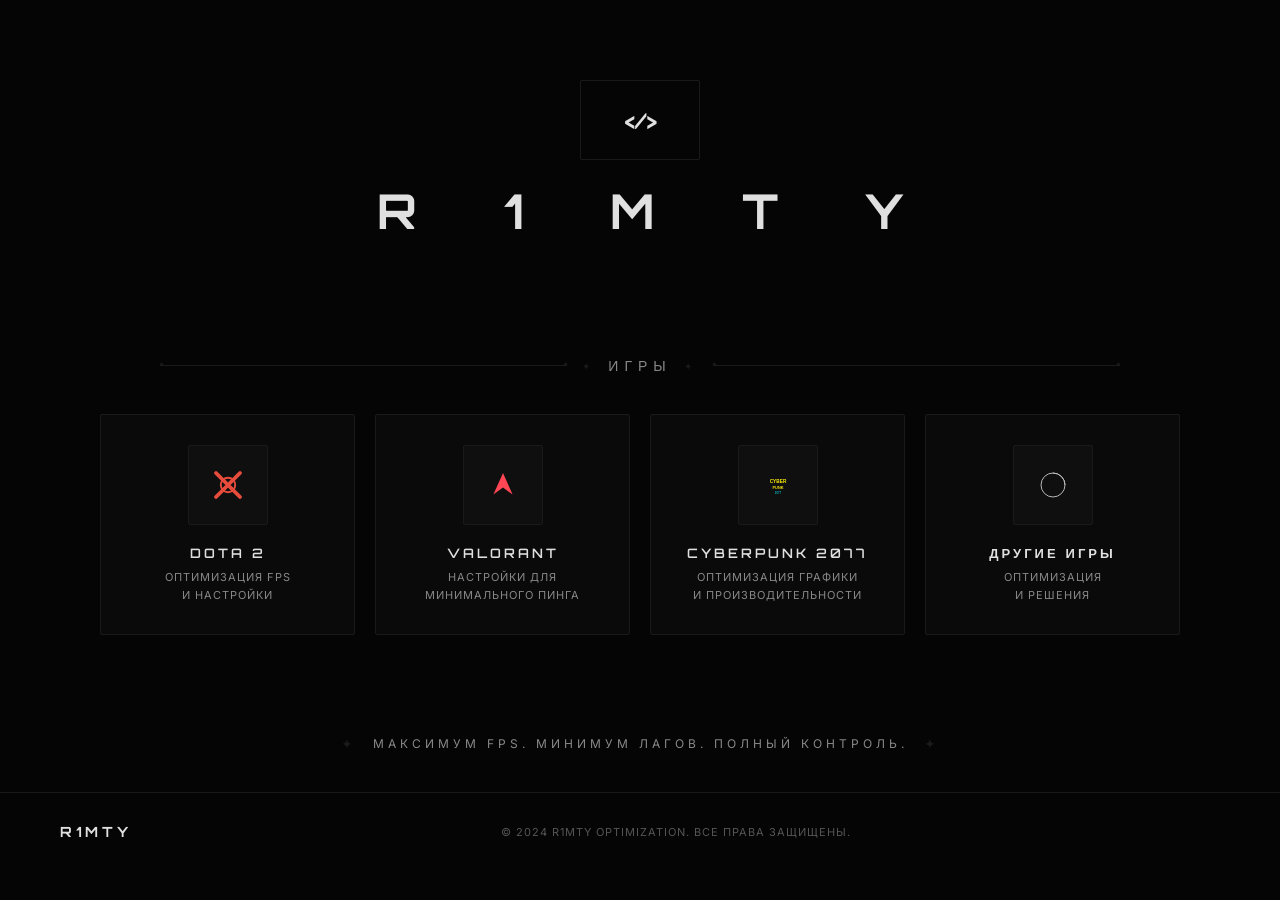
==== commit 385b6189: "Update index.html" ====
--- a/index.html
+++ b/index.html
@@ -3,33 +3,13 @@
 <head>
     <meta charset="UTF-8">
     <meta name="viewport" content="width=device-width, initial-scale=1.0">
-    <title>R1MTY — Performance Optimization</title>
+    <title>R1MTY</title>
     <link rel="preconnect" href="https://fonts.googleapis.com">
     <link rel="preconnect" href="https://fonts.gstatic.com" crossorigin>
     <link href="https://fonts.googleapis.com/css2?family=Inter:wght@300;400;500;600;700&family=Orbitron:wght@400;500;600;700;800;900&display=swap" rel="stylesheet">
     <link rel="stylesheet" href="style.css">
 </head>
 <body>
-
-    <!-- ===== NAVBAR ===== -->
-    <nav class="navbar">
-        <div class="nav-logo">R1MTY</div>
-        <ul class="nav-links">
-            <li><a href="#">ГЛАВНАЯ</a></li>
-            <li><a href="#">ГАЙДЫ</a></li>
-            <li><a href="#">ИНСТРУМЕНТЫ</a></li>
-            <li><a href="#">TELEGRAM</a></li>
-            <li><a href="#">GITHUB</a></li>
-        </ul>
-        <div class="nav-icons">
-            <a href="#" class="nav-icon-btn">
-                <svg width="18" height="18" viewBox="0 0 24 24" fill="none" stroke="currentColor" stroke-width="2" stroke-linecap="round" stroke-linejoin="round"><line x1="22" y1="2" x2="11" y2="13"></line><polygon points="22 2 15 22 11 13 2 9 22 2"></polygon></svg>
-            </a>
-            <a href="#" class="nav-icon-btn">
-                <svg width="18" height="18" viewBox="0 0 24 24" fill="none" stroke="currentColor" stroke-width="2" stroke-linecap="round" stroke-linejoin="round"><path d="M9 19c-5 1.5-5-2.5-7-3m14 6v-3.87a3.37 3.37 0 0 0-.94-2.61c3.14-.35 6.44-1.54 6.44-7A5.44 5.44 0 0 0 20 4.77 5.07 5.07 0 0 0 19.91 1S18.73.65 16 2.48a13.38 13.38 0 0 0-7 0C6.27.65 5.09 1 5.09 1A5.07 5.07 0 0 0 5 4.77a5.44 5.44 0 0 0-1.5 3.78c0 5.42 3.3 6.61 6.44 7A3.37 3.37 0 0 0 9 18.13V22"></path></svg>
-            </a>
-        </div>
-    </nav>
 
     <!-- ===== HERO ===== -->
     <section class="hero">
@@ -39,10 +19,7 @@
         </div>
         
         <h1 class="hero-title">R 1 M T Y</h1>
-        <p class="hero-subtitle">PERFORMANCE OPTIMIZATION</p>
-        <div class="hero-tags">
-            <span>WINDOWS 11</span><span class="dot"></span><span>NVIDIA</span><span class="dot"></span><span>GAMES</span><span class="dot"></span><span>APPS</span>
-        </div>
+        <!-- Подзаголовок и теги удалены -->
     </section>
 
     <!-- ===== GAMES SECTION ===== -->
@@ -54,7 +31,6 @@
 
     <section class="cards-section">
         <div class="cards-grid games-grid">
-            <!-- Ссылка на Доту теперь работает -->
             <a href="dota.html" style="text-decoration: none; color: inherit; display: block;">
                 <div class="card">
                     <div class="card-icon icon-dota"><svg viewBox="0 0 100 100"><path d="M25 25 L75 75 M75 25 L25 75" stroke="#e74c3c" stroke-width="8" stroke-linecap="round"/><circle cx="50" cy="50" r="15" fill="none" stroke="#e74c3c" stroke-width="4"/></svg></div>
@@ -81,68 +57,18 @@
         </div>
     </section>
 
-    <!-- ===== APPS SECTION ===== -->
-    <div class="divider">
-        <div class="divider-line"></div>
-        <div class="divider-ornament"><span>✦</span> ПРИЛОЖЕНИЯ <span>✦</span></div>
-        <div class="divider-line"></div>
-    </div>
-
-    <section class="cards-section">
-        <div class="cards-grid apps-grid">
-            <div class="card">
-                <div class="card-icon icon-win"><svg viewBox="0 0 100 100"><path d="M25 30 L48 27 L48 48 L25 48 Z" fill="white"/><path d="M52 27 L75 24 L75 48 L52 48 Z" fill="white"/><path d="M25 52 L48 52 L48 73 L25 70 Z" fill="white"/><path d="M52 52 L75 52 L75 76 L52 73 Z" fill="white"/></svg></div>
-                <h3 class="card-title">WINDOWS 11</h3>
-                <p class="card-desc">ОПТИМИЗАЦИЯ СИСТЕМЫ<br>И ОТКЛЮЧЕНИЕ ЛИШНЕГО</p>
-            </div>
-            <div class="card">
-                <div class="card-icon icon-nvidia"><svg viewBox="0 0 100 100"><circle cx="50" cy="50" r="25" fill="none" stroke="#76b900" stroke-width="2"/><circle cx="50" cy="50" r="8" fill="#76b900"/></svg></div>
-                <h3 class="card-title">NVIDIA CONTROL PANEL</h3>
-                <p class="card-desc">ЛУЧШИЕ НАСТРОЙКИ<br>ДЛЯ ИГР</p>
-            </div>
-            <div class="card">
-                <div class="card-icon icon-nvidiainsp"><svg viewBox="0 0 100 100"><circle cx="50" cy="45" r="18" fill="none" stroke="#76b900" stroke-width="3"/><circle cx="50" cy="45" r="8" fill="#76b900"/><line x1="50" y1="63" x2="50" y2="75" stroke="#76b900" stroke-width="3"/><line x1="42" y1="75" x2="58" y2="75" stroke="#76b900" stroke-width="3"/></svg></div>
-                <h3 class="card-title">NVIDIA PROFILE INSPECTOR</h3>
-                <p class="card-desc">ТОНКАЯ НАСТРОЙКА<br>ПРОФИЛЕЙ</p>
-            </div>
-            <div class="card">
-                <div class="card-icon icon-nvidiaapp"><svg viewBox="0 0 100 100"><path d="M30 30 L50 20 L70 30 L70 60 L50 70 L30 60 Z" fill="#76b900"/><path d="M30 30 L50 40 L70 30" fill="none" stroke="#1a1a1a" stroke-width="2"/></svg></div>
-                <h3 class="card-title">NVIDIA APP</h3>
-                <p class="card-desc">ОПТИМИЗАЦИЯ ЧЕРЕЗ<br>НОВОЕ ПРИЛОЖЕНИЕ</p>
-            </div>
-            <div class="card">
-                <div class="card-icon icon-msi"><svg viewBox="0 0 100 100"><circle cx="50" cy="50" r="25" fill="none" stroke="#c0c0c0" stroke-width="2"/><path d="M50 30 L55 45 L70 45 L58 55 L63 70 L50 60 L37 70 L42 55 L30 45 L45 45 Z" fill="#c0c0c0"/></svg></div>
-                <h3 class="card-title">MSI AFTERBURNER</h3>
-                <p class="card-desc">МОНИТОРИНГ, РАЗГОН<br>И НАСТРОЙКИ</p>
-            </div>
-            
-            <!-- КАЛЬКУЛЯТОР РАЗРЕШЕНИЯ -->
-            <div class="card">
-                <div class="card-icon icon-res"><svg viewBox="0 0 100 100"><rect x="25" y="25" width="50" height="40" rx="2" fill="none" stroke="#c0c0c0" stroke-width="2"/><rect x="45" y="65" width="10" height="8" fill="none" stroke="#c0c0c0" stroke-width="2"/><path d="M35 40 L45 40 M35 45 L45 45 M55 40 L65 40 M55 45 L65 45 M35 50 L45 50 M55 50 L65 50" stroke="#c0c0c0" stroke-width="2" stroke-dasharray="2 2"/></svg></div>
-                <h3 class="card-title">РАСЧЕТ РАЗРЕШЕНИЯ</h3>
-                <p class="card-desc">ПОДБОР РАЗРЕШЕНИЯ<br>ЭКРАНА ДЛЯ ИГР</p>
-            </div>
-        </div>
-    </section>
-
-    <!-- ===== FOOTER ===== -->
+    <!-- ===== FOOTER TAGLINE ===== -->
     <div class="footer-tagline">
         <span class="star">✦</span>
         <span>МАКСИМУМ FPS. МИНИМУМ ЛАГОВ. ПОЛНЫЙ КОНТРОЛЬ.</span>
         <span class="star">✦</span>
     </div>
 
+    <!-- ===== FOOTER ===== -->
     <footer class="footer">
         <div class="footer-logo">R1MTY</div>
         <div class="footer-copy">© 2024 R1MTY OPTIMIZATION. ВСЕ ПРАВА ЗАЩИЩЕНЫ.</div>
-        <div class="footer-icons">
-            <a href="#" class="nav-icon-btn">
-                <svg width="16" height="16" viewBox="0 0 24 24" fill="none" stroke="currentColor" stroke-width="2" stroke-linecap="round" stroke-linejoin="round"><line x1="22" y1="2" x2="11" y2="13"></line><polygon points="22 2 15 22 11 13 2 9 22 2"></polygon></svg>
-            </a>
-            <a href="#" class="nav-icon-btn">
-                <svg width="16" height="16" viewBox="0 0 24 24" fill="none" stroke="currentColor" stroke-width="2" stroke-linecap="round" stroke-linejoin="round"><path d="M9 19c-5 1.5-5-2.5-7-3m14 6v-3.87a3.37 3.37 0 0 0-.94-2.61c3.14-.35 6.44-1.54 6.44-7A5.44 5.44 0 0 0 20 4.77 5.07 5.07 0 0 0 19.91 1S18.73.65 16 2.48a13.38 13.38 0 0 0-7 0C6.27.65 5.09 1 5.09 1A5.07 5.07 0 0 0 5 4.77a5.44 5.44 0 0 0-1.5 3.78c0 5.42 3.3 6.61 6.44 7A3.37 3.37 0 0 0 9 18.13V22"></path></svg>
-            </a>
-        </div>
+        <div></div>
     </footer>
 
 </body>
--- a/style.css
+++ b/style.css
@@ -107,8 +107,6 @@
 .cards-section { padding: 0 60px 60px; max-width: 1200px; margin: 0 auto; }
 .cards-grid { display: grid; gap: 20px; }
 .games-grid { grid-template-columns: repeat(4, 1fr); }
-
-/* Обновил сетку приложений, чтобы 6 карточек встали ровно */
 .apps-grid { grid-template-columns: repeat(3, 1fr); }
 
 .card {
